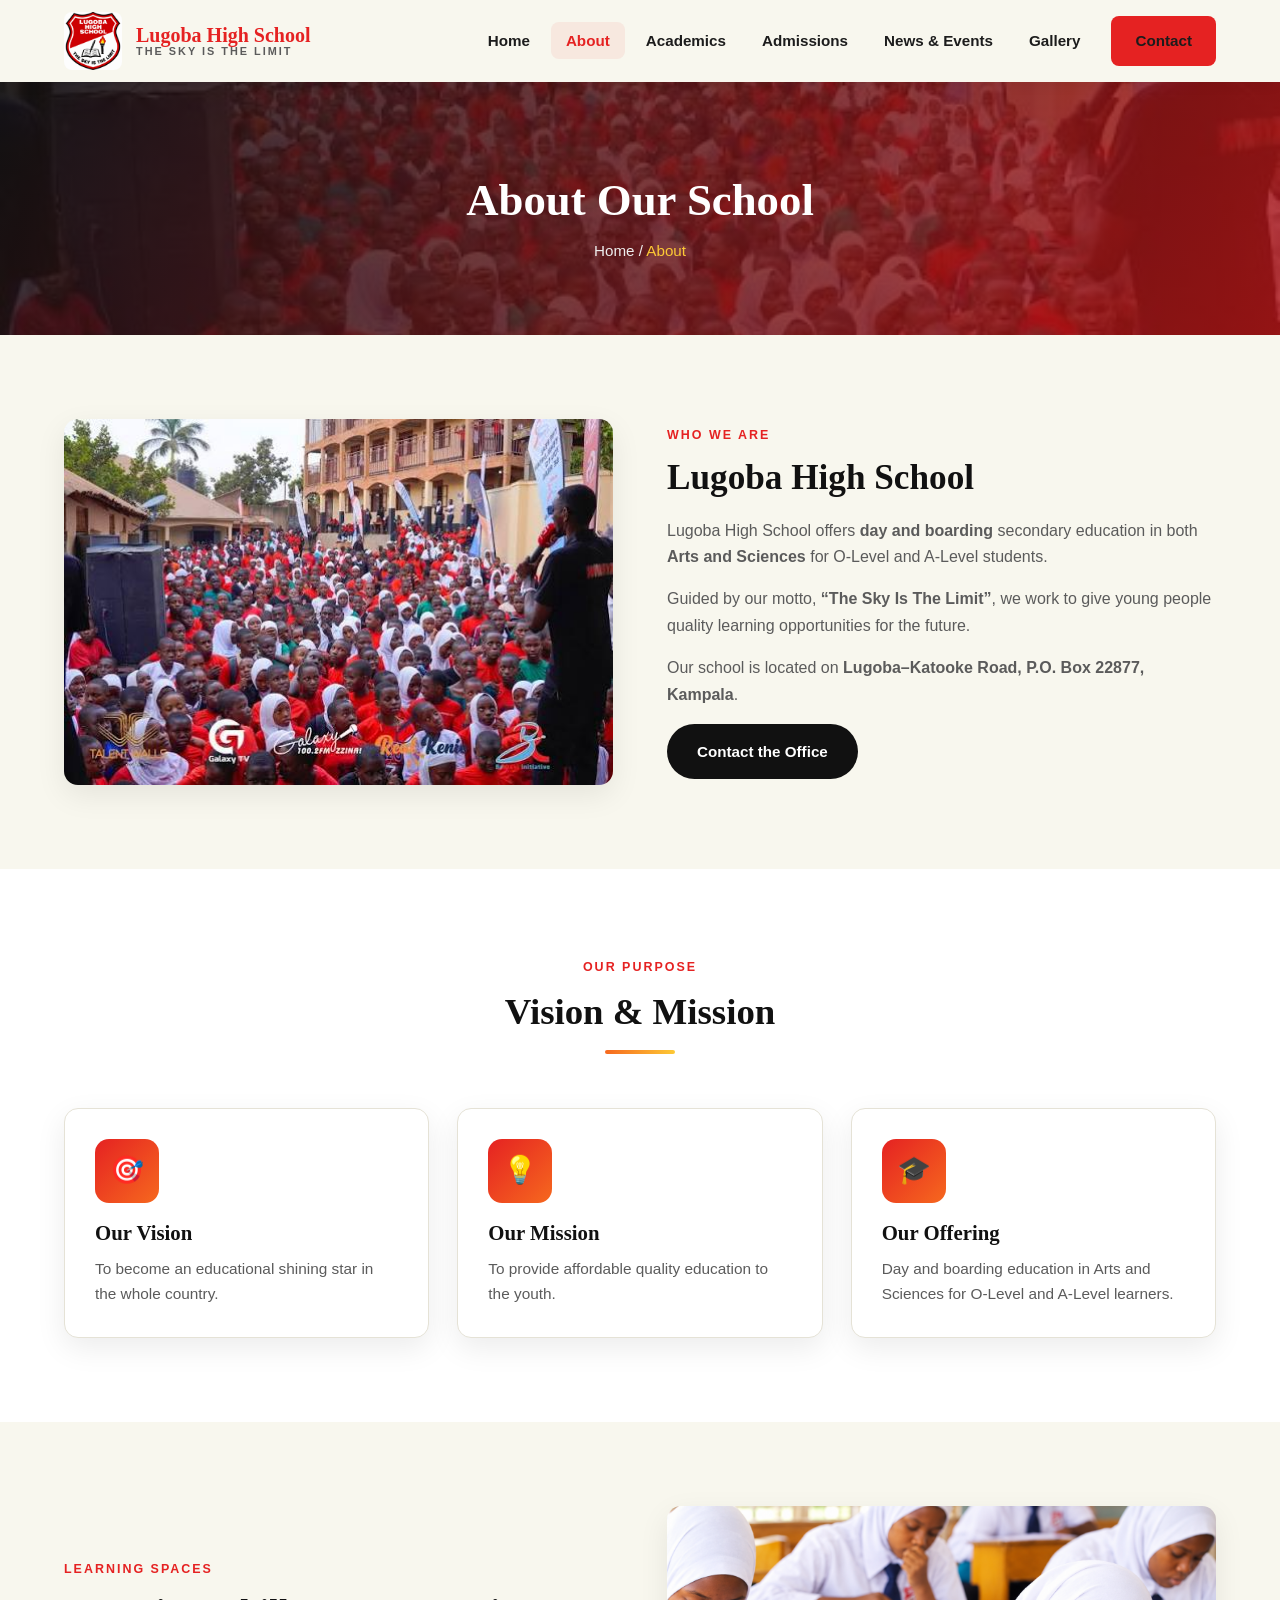
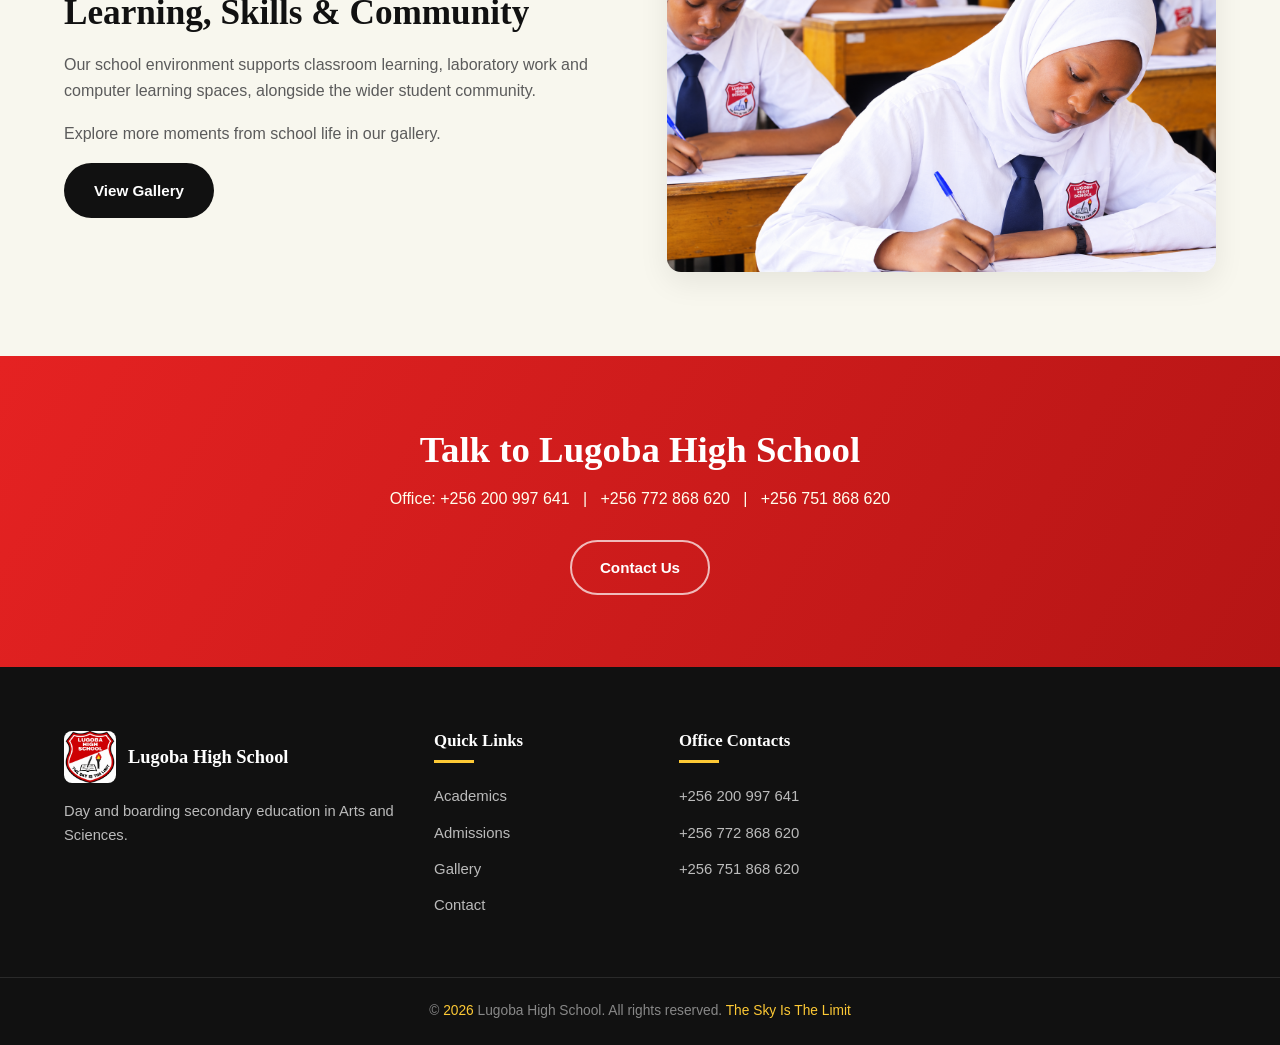
==== about.html @ 6b2a0810 "Replace About page with verified Lugoba details" ====
<!doctype html><html lang="en"><head><meta charset="utf-8"><meta name="viewport" content="width=device-width,initial-scale=1"><title>About Lugoba High School</title><meta name="description" content="About Lugoba High School: day and boarding education in Arts and Sciences for O-Level and A-Level learners."><link rel="icon" href="img/Lugoba%20High%20School..png" type="image/png"><link rel="stylesheet" href="css/styles.css"></head><body><header class="header"><nav class="nav"><a class="brand" href="index.html"><img src="img/Lugoba%20High%20School..png" alt="Lugoba High School badge"><span class="bt">Lugoba High School<span class="bs">The Sky Is The Limit</span></span></a><ul class="menu" id="menu"><li><a href="index.html">Home</a></li><li><a class="active" href="about.html">About</a></li><li><a href="academics.html">Academics</a></li><li><a href="admissions.html">Admissions</a></li><li><a href="news.html">News &amp; Events</a></li><li><a href="gallery.html">Gallery</a></li><li><a class="btn btn-primary" href="contact.html">Contact</a></li></ul><button class="burger" id="burger" aria-label="Menu"><span></span><span></span><span></span></button></nav></header><section class="banner"><div class="container"><h1>About Our School</h1><div class="crumbs"><a href="index.html">Home</a> / <span>About</span></div></div></section><section class="sec"><div class="container two-col reveal"><img src="img/image%202.jpg" alt="Students at Lugoba High School"><div><span class="kicker">Who we are</span><h2>Lugoba High School</h2><p>Lugoba High School offers <strong>day and boarding</strong> secondary education in both <strong>Arts and Sciences</strong> for O-Level and A-Level students.</p><p>Guided by our motto, <strong>“The Sky Is The Limit”</strong>, we work to give young people quality learning opportunities for the future.</p><p>Our school is located on <strong>Lugoba–Katooke Road, P.O. Box 22877, Kampala</strong>.</p><a class="btn btn-dark" href="contact.html">Contact the Office</a></div></div></section><section class="sec why"><div class="container"><div class="sec-head reveal"><span class="kicker">Our purpose</span><h2>Vision &amp; Mission</h2><div class="divider"></div></div><div class="grid-3"><div class="card reveal"><div class="card-body"><div class="ico">&#127919;</div><h3>Our Vision</h3><p>To become an educational shining star in the whole country.</p></div></div><div class="card reveal"><div class="card-body"><div class="ico">&#128161;</div><h3>Our Mission</h3><p>To provide affordable quality education to the youth.</p></div></div><div class="card reveal"><div class="card-body"><div class="ico">&#127891;</div><h3>Our Offering</h3><p>Day and boarding education in Arts and Sciences for O-Level and A-Level learners.</p></div></div></div></div></section><section class="sec"><div class="container two-col reveal"><div><span class="kicker">Learning spaces</span><h2>Learning, Skills &amp; Community</h2><p>Our school environment supports classroom learning, laboratory work and computer learning spaces, alongside the wider student community.</p><p>Explore more moments from school life in our gallery.</p><a class="btn btn-dark" href="gallery.html">View Gallery</a></div><img src="img/Focused%20Classroom%20Examination.png" alt="Students learning at Lugoba High School"></div></section><section class="cta"><div class="container reveal"><h2>Talk to Lugoba High School</h2><p>Office: +256 200 997 641 &nbsp; | &nbsp; +256 772 868 620 &nbsp; | &nbsp; +256 751 868 620</p><a class="btn btn-ghost" href="contact.html">Contact Us</a></div></section><footer class="footer"><div class="container"><div class="fgrid"><div><div class="fbrand"><img src="img/Lugoba%20High%20School..png" alt="Lugoba High School badge"><b>Lugoba High School</b></div><p>Day and boarding secondary education in Arts and Sciences.</p></div><div><h4>Quick Links</h4><ul><li><a href="academics.html">Academics</a></li><li><a href="admissions.html">Admissions</a></li><li><a href="gallery.html">Gallery</a></li><li><a href="contact.html">Contact</a></li></ul></div><div><h4>Office Contacts</h4><ul><li><a href="tel:+256200997641">+256 200 997 641</a></li><li><a href="tel:+256772868620">+256 772 868 620</a></li><li><a href="tel:+256751868620">+256 751 868 620</a></li></ul></div></div></div><div class="copy">&copy; <span id="year">2026</span> Lugoba High School. All rights reserved. <span>The Sky Is The Limit</span></div></footer><script src="js/main.js"></script></body></html>
---- css/styles.css ----
:root{
  --red:#E52222;
  --red-dark:#B51515;
  --cream:#F8F7EE;
  --black:#111111;
  --orange:#F6681E;
  --yellow:#FDC935;
  --ink:#1c1c1c;
  --muted:#5b5b5b;
  --line:#e5e2d6;
  --shadow:0 10px 30px rgba(0,0,0,.08);
  --radius:14px;
  --maxw:1200px;
  --font:'Segoe UI',Roboto,'Helvetica Neue',Arial,sans-serif;
  --head:'Georgia','Times New Roman',serif;
}
*{margin:0;padding:0;box-sizing:border-box}
html{scroll-behavior:smooth}
body{font-family:var(--font);color:var(--ink);background:var(--cream);line-height:1.65;overflow-x:hidden}
img{max-width:100%;display:block}
a{color:inherit;text-decoration:none}
.container{max-width:var(--maxw);margin:0 auto;padding:0 24px}
h1,h2,h3,h4{font-family:var(--head);line-height:1.2;color:var(--black)}
section{position:relative}
.sec{padding:84px 0}
.sec-head{text-align:center;max-width:720px;margin:0 auto 54px}
.sec-head .kicker{display:inline-block;color:var(--red);font-weight:700;letter-spacing:2px;text-transform:uppercase;font-size:.78rem;font-family:var(--font);margin-bottom:12px}
.sec-head h2{font-size:2.3rem;margin-bottom:14px}
.sec-head p{color:var(--muted)}
.divider{width:70px;height:4px;background:linear-gradient(90deg,var(--orange),var(--yellow));border-radius:4px;margin:16px auto 0}

/* buttons */
.btn{display:inline-block;padding:13px 28px;border-radius:40px;font-weight:700;font-size:.95rem;transition:.25s;cursor:pointer;border:2px solid transparent}
.btn-primary{background:var(--red);color:#fff}
.btn-primary:hover{background:var(--red-dark);transform:translateY(-2px)}
.btn-ghost{background:transparent;color:#fff;border-color:rgba(255,255,255,.7)}
.btn-ghost:hover{background:#fff;color:var(--red)}
.btn-dark{background:var(--black);color:#fff}
.btn-dark:hover{background:#000;transform:translateY(-2px)}

/* top bar */
.topbar{background:var(--black);color:#ddd;font-size:.82rem}
.topbar .container{display:flex;justify-content:space-between;align-items:center;flex-wrap:wrap;gap:8px;padding-top:9px;padding-bottom:9px}
.topbar a{color:#ddd;transition:.2s}
.topbar a:hover{color:var(--yellow)}
.topbar .tb-left span{margin-right:20px}
.topbar .tb-left i,.topbar .tb-social a{color:var(--yellow)}
.topbar .tb-social a{margin-left:14px;font-weight:700}

/* header / nav */
.header{background:var(--cream);position:sticky;top:0;z-index:100;box-shadow:0 2px 14px rgba(0,0,0,.06)}
.nav{display:flex;align-items:center;justify-content:space-between;padding:12px 24px;max-width:var(--maxw);margin:0 auto}
.brand{display:flex;align-items:center;gap:14px}
.brand img{height:58px;width:58px;border-radius:8px;object-fit:cover}
.brand .bt{font-family:var(--head);font-weight:700;color:var(--red);font-size:1.25rem;line-height:1.1}
.brand .bs{display:block;font-family:var(--font);font-size:.68rem;letter-spacing:2px;color:var(--muted);text-transform:uppercase;font-weight:600}
.menu{display:flex;align-items:center;gap:6px;list-style:none}
.menu a{padding:10px 15px;font-weight:600;font-size:.95rem;border-radius:8px;transition:.2s;color:var(--ink)}
.menu a:hover,.menu a.active{color:var(--red);background:rgba(229,34,34,.07)}
.menu .btn{margin-left:10px;padding:10px 22px}
.menu .btn:hover{color:#fff}
.burger{display:none;flex-direction:column;gap:5px;background:none;border:none;cursor:pointer;padding:8px}
.burger span{width:26px;height:3px;background:var(--black);border-radius:3px;transition:.3s}

/* hero */
.hero{position:relative;display:flex;align-items:center;min-height:calc(100vh - 122px);background:linear-gradient(120deg,rgba(17,17,17,.48),rgba(181,21,21,.36)),url('../img/Lugoba High School Entrance Scene.png') center/cover;color:#fff;padding:80px 0;text-align:center}
.hero .badge-float{width:120px;height:120px;border-radius:16px;margin:0 auto 26px;box-shadow:0 12px 40px rgba(0,0,0,.4);border:4px solid rgba(255,255,255,.3)}
.hero h1{color:#fff;font-size:3.3rem;margin-bottom:10px;letter-spacing:1px}
.hero .motto{color:var(--yellow);font-size:1.3rem;font-weight:700;font-style:italic;margin-bottom:18px}
.hero p{max-width:650px;margin:0 auto 32px;color:#f0f0f0;font-size:1.08rem}
.hero .hero-btns{display:flex;gap:16px;justify-content:center;flex-wrap:wrap}

/* page banner */
.banner{background:linear-gradient(120deg,rgba(17,17,17,.85),rgba(181,21,21,.8)),url('../img/image 2.jpg') center/cover;color:#fff;padding:92px 0 72px;text-align:center}
.banner h1{color:#fff;font-size:2.8rem;margin-bottom:10px}
.banner .crumbs{color:#eee;font-size:.95rem}
.banner .crumbs a:hover{color:var(--yellow)}
.banner .crumbs span{color:var(--yellow)}

/* stats strip */
.stats{background:var(--black);color:#fff}
.stats .container{display:grid;grid-template-columns:repeat(4,1fr);gap:20px;padding:48px 24px}
.stat{text-align:center}
.stat .num{font-family:var(--head);font-size:2.6rem;font-weight:700;color:var(--yellow)}
.stat .lbl{font-size:.9rem;color:#ccc;letter-spacing:1px;text-transform:uppercase;margin-top:4px}

/* about intro two col */
.two-col{display:grid;grid-template-columns:1fr 1fr;gap:54px;align-items:center}
.two-col img{border-radius:var(--radius);box-shadow:var(--shadow);width:100%;height:100%;object-fit:cover;max-height:460px}
.two-col .kicker{color:var(--red);font-weight:700;letter-spacing:2px;text-transform:uppercase;font-size:.78rem;margin-bottom:12px;display:block}
.two-col h2{font-size:2.2rem;margin-bottom:18px}
.two-col p{color:var(--muted);margin-bottom:16px}
.ticks{list-style:none;margin:18px 0}
.ticks li{padding:7px 0 7px 32px;position:relative;font-weight:600;color:var(--ink)}
.ticks li:before{content:'\2713';position:absolute;left:0;top:7px;width:22px;height:22px;background:var(--red);color:#fff;border-radius:50%;font-size:.72rem;display:flex;align-items:center;justify-content:center}

/* cards grid */
.grid-3{display:grid;grid-template-columns:repeat(3,1fr);gap:28px}
.grid-2{display:grid;grid-template-columns:repeat(2,1fr);gap:28px}
.card{background:#fff;border-radius:var(--radius);box-shadow:var(--shadow);overflow:hidden;transition:.3s;border:1px solid var(--line)}
.card:hover{transform:translateY(-8px);box-shadow:0 18px 40px rgba(0,0,0,.13)}
.card .ico{width:64px;height:64px;border-radius:14px;background:linear-gradient(135deg,var(--red),var(--orange));color:#fff;display:flex;align-items:center;justify-content:center;font-size:1.7rem;margin-bottom:18px}
.card-body{padding:30px}
.card-body h3{font-size:1.3rem;margin-bottom:10px}
.card-body p{color:var(--muted);font-size:.96rem}
.card img.top{height:210px;width:100%;object-fit:cover}
.card .tag{display:inline-block;background:var(--yellow);color:var(--black);font-size:.72rem;font-weight:700;padding:4px 12px;border-radius:20px;text-transform:uppercase;letter-spacing:1px;margin-bottom:12px}
.card .meta{color:var(--red);font-size:.82rem;font-weight:700;margin-bottom:8px}
.readmore{color:var(--red);font-weight:700;font-size:.9rem;margin-top:12px;display:inline-block}
.readmore:hover{color:var(--orange)}

/* why strip */
.why{background:#fff}

/* programs list */
.prog{display:flex;gap:18px;align-items:flex-start;background:#fff;padding:26px;border-radius:var(--radius);box-shadow:var(--shadow);border-left:5px solid var(--red)}
.prog .pn{font-family:var(--head);font-size:2rem;color:var(--line);font-weight:700;min-width:60px}
.prog h3{font-size:1.2rem;margin-bottom:6px}
.prog p{color:var(--muted);font-size:.94rem}

/* cta banner */
.cta{background:linear-gradient(120deg,var(--red),var(--red-dark));color:#fff;text-align:center;padding:72px 0}
.cta h2{color:#fff;font-size:2.3rem;margin-bottom:14px}
.cta p{max-width:600px;margin:0 auto 28px;color:#ffe}

/* leaders */
.leader{text-align:center}
.leader img{width:100%;height:300px;object-fit:cover;border-radius:var(--radius);margin-bottom:16px;box-shadow:var(--shadow)}
.leader h3{font-size:1.2rem}
.leader .role{color:var(--red);font-weight:700;font-size:.9rem;margin-bottom:8px}
.leader p{color:var(--muted);font-size:.92rem}

/* gallery */
.gallery{display:grid;grid-template-columns:repeat(3,1fr);gap:16px}
.gallery a{overflow:hidden;border-radius:12px;position:relative;display:block;box-shadow:var(--shadow)}
.gallery img{height:240px;width:100%;object-fit:cover;transition:.4s}
.gallery a:hover img{transform:scale(1.1)}
.gallery a:after{content:'\2b';position:absolute;inset:0;background:rgba(229,34,34,.0);color:transparent;display:flex;align-items:center;justify-content:center;font-size:2rem;font-weight:300;transition:.3s}
.gallery a:hover:after{background:rgba(229,34,34,.55);color:#fff}

/* timeline */
.timeline{max-width:780px;margin:0 auto;position:relative;padding-left:40px}
.timeline:before{content:'';position:absolute;left:11px;top:6px;bottom:6px;width:3px;background:var(--line)}
.tl-item{position:relative;margin-bottom:34px}
.tl-item:before{content:'';position:absolute;left:-34px;top:4px;width:22px;height:22px;border-radius:50%;background:var(--red);border:4px solid var(--cream)}
.tl-item .yr{color:var(--red);font-weight:700;font-family:var(--head)}
.tl-item h3{font-size:1.15rem;margin:2px 0 6px}
.tl-item p{color:var(--muted);font-size:.94rem}

/* accordion */
.acc{max-width:820px;margin:0 auto}
.acc-item{background:#fff;border-radius:12px;box-shadow:var(--shadow);margin-bottom:14px;overflow:hidden;border:1px solid var(--line)}
.acc-q{padding:20px 24px;font-weight:700;cursor:pointer;display:flex;justify-content:space-between;align-items:center;font-family:var(--head);color:var(--black)}
.acc-q:hover{color:var(--red)}
.acc-q .pm{color:var(--red);font-size:1.4rem;transition:.3s}
.acc-item.open .pm{transform:rotate(45deg)}
.acc-a{max-height:0;overflow:hidden;transition:max-height .35s ease;padding:0 24px;color:var(--muted)}
.acc-item.open .acc-a{max-height:300px;padding:0 24px 22px}

/* contact */
.contact-grid{display:grid;grid-template-columns:1fr 1.2fr;gap:40px}
.info-card{background:#fff;padding:32px;border-radius:var(--radius);box-shadow:var(--shadow)}
.info-row{display:flex;gap:16px;margin-bottom:22px;align-items:flex-start}
.info-row .ic{width:48px;height:48px;min-width:48px;border-radius:12px;background:linear-gradient(135deg,var(--red),var(--orange));color:#fff;display:flex;align-items:center;justify-content:center;font-size:1.2rem}
.info-row h4{font-size:1rem;margin-bottom:3px}
.info-row p{color:var(--muted);font-size:.93rem}
form .fg{margin-bottom:18px}
form label{display:block;font-weight:600;margin-bottom:6px;font-size:.9rem}
form input,form select,form textarea{width:100%;padding:13px 16px;border:1px solid var(--line);border-radius:10px;font-family:inherit;font-size:.95rem;background:#fff;transition:.2s}
form input:focus,form select:focus,form textarea:focus{outline:none;border-color:var(--red);box-shadow:0 0 0 3px rgba(229,34,34,.12)}
form textarea{min-height:130px;resize:vertical}
.form-note{display:none;background:#e6f6e6;color:#1b7a1b;padding:14px;border-radius:10px;margin-top:14px;font-weight:600}
.form-note.error{background:#fde8e8;color:#a21b1b}
.map-wrap{border-radius:var(--radius);overflow:hidden;box-shadow:var(--shadow);margin-top:40px}
.map-wrap iframe{width:100%;height:360px;border:0;display:block}

/* footer */
.footer{background:var(--black);color:#bbb;padding:64px 0 0}
.footer .fgrid{display:grid;grid-template-columns:1.6fr 1fr 1fr 1.4fr;gap:36px;padding-bottom:48px}
.footer h4{color:#fff;font-size:1.05rem;margin-bottom:20px;position:relative;padding-bottom:12px}
.footer h4:after{content:'';position:absolute;left:0;bottom:0;width:40px;height:3px;background:var(--yellow)}
.footer .fbrand{display:flex;align-items:center;gap:12px;margin-bottom:16px}
.footer .fbrand img{width:52px;height:52px;border-radius:8px}
.footer .fbrand b{color:#fff;font-family:var(--head);font-size:1.15rem}
.footer p{font-size:.92rem;margin-bottom:12px}
.footer ul{list-style:none}
.footer ul li{margin-bottom:10px}
.footer ul a{font-size:.93rem;transition:.2s}
.footer ul a:hover{color:var(--yellow);padding-left:5px}
.footer .news input{width:100%;padding:12px 14px;border:none;border-radius:8px;margin-bottom:10px;font-family:inherit}
.fsocial{display:flex;gap:10px;margin-top:8px}
.fsocial a{width:38px;height:38px;border-radius:8px;background:#242424;display:flex;align-items:center;justify-content:center;color:#ddd;transition:.2s;font-weight:700}
.fsocial a:hover{background:var(--red);color:#fff}
.copy{border-top:1px solid #2a2a2a;padding:22px 0;text-align:center;font-size:.86rem;color:#888}
.copy span{color:var(--yellow)}

/* reveal animation */
.reveal{opacity:0;transform:translateY(30px);transition:.7s ease}
.reveal.show{opacity:1;transform:none}

/* responsive */
@media(max-width:960px){
  .two-col,.contact-grid{grid-template-columns:1fr}
  .grid-3{grid-template-columns:1fr 1fr}
  .footer .fgrid{grid-template-columns:1fr 1fr}
  .stats .container{grid-template-columns:1fr 1fr}
  .hero h1{font-size:2.5rem}
}
@media(max-width:720px){
  .menu{position:fixed;top:0;right:-100%;height:100vh;width:72%;max-width:320px;background:var(--black);flex-direction:column;align-items:flex-start;padding:90px 28px;gap:4px;transition:.35s;box-shadow:-10px 0 40px rgba(0,0,0,.3)}
  .menu.open{right:0}
  .menu a{color:#eee;width:100%}
  .menu a:hover,.menu a.active{background:rgba(255,255,255,.08);color:var(--yellow)}
  .menu .btn{margin-left:0;margin-top:10px}
  .burger{display:flex;z-index:120}
  .burger.open span:nth-child(1){transform:translateY(8px) rotate(45deg)}
  .burger.open span:nth-child(2){opacity:0}
  .burger.open span:nth-child(3){transform:translateY(-8px) rotate(-45deg)}
  .grid-3,.grid-2,.gallery{grid-template-columns:1fr}
  .sec{padding:60px 0}
  .hero h1{font-size:2rem}
  .sec-head h2{font-size:1.8rem}
}

.marquee {
  background-color: var(--red);
  color: #fff;
  padding: 10px;
  font-size: 1rem;
  font-weight: bold;
  text-align: center;
  background: linear-gradient(90deg, var(--red), var(--orange));
}
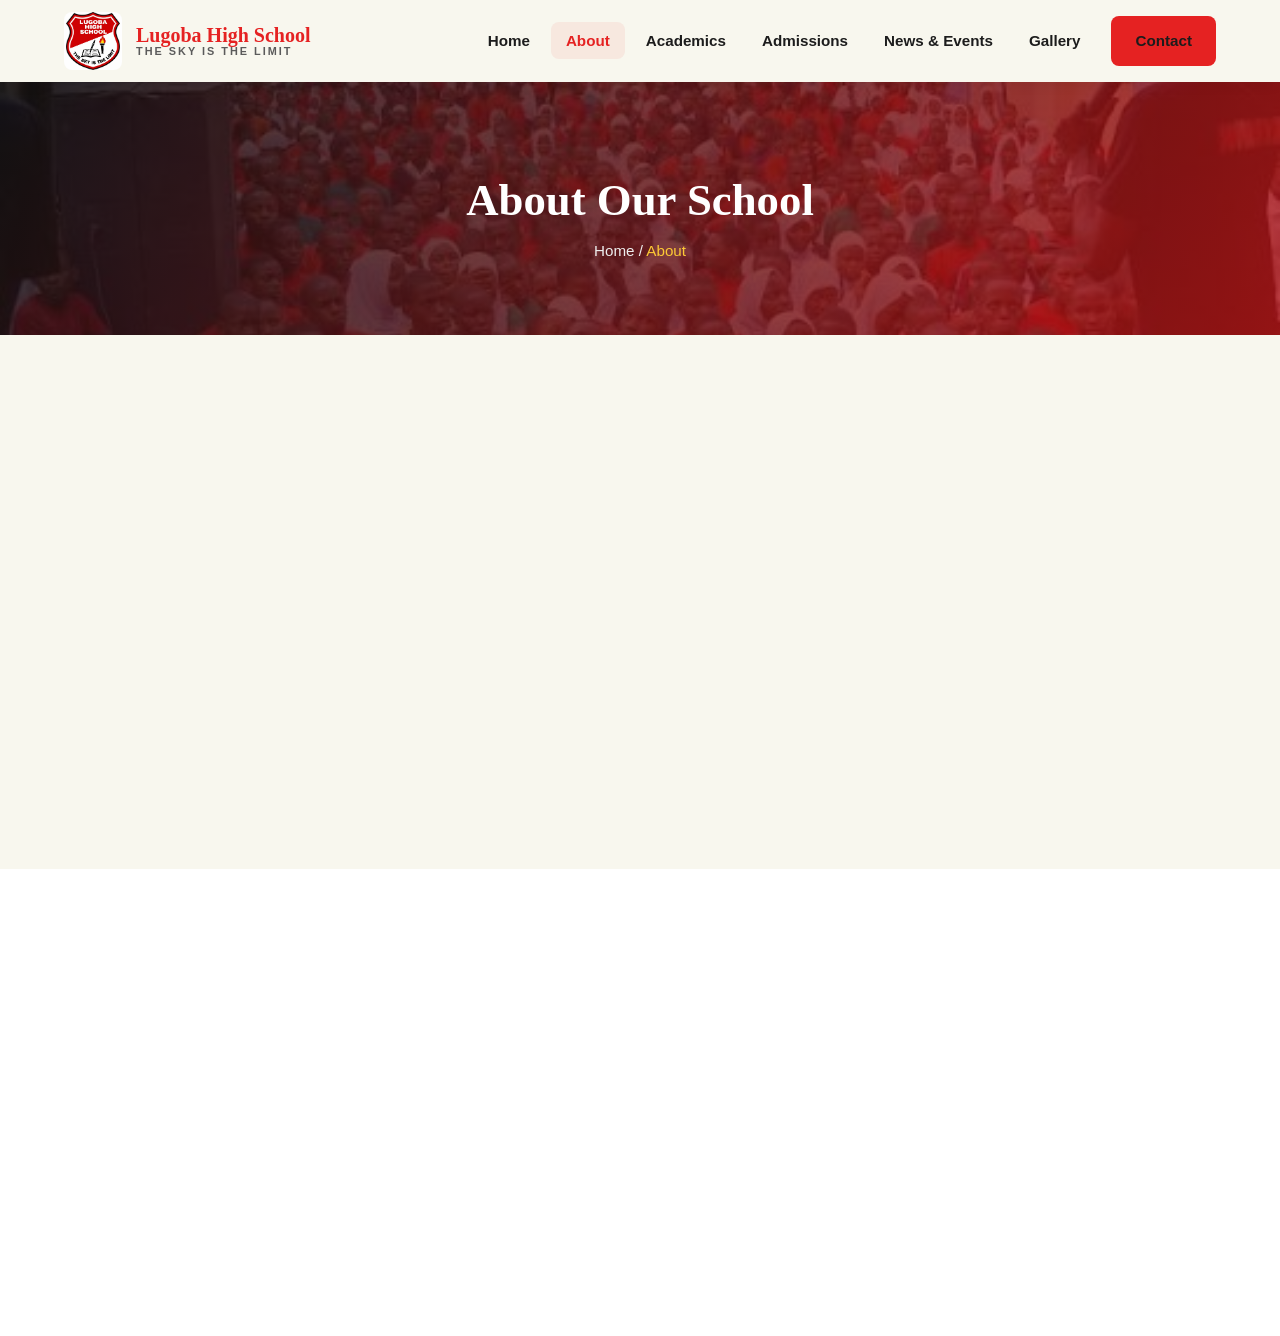
==== commit 0836c481: "Use compressed WebP images on About Updated the favicon from 'Lugoba High School..png' to 'badge.web" ====
--- a/about.html
+++ b/about.html
@@ -1 +1 @@
-<!doctype html><html lang="en"><head><meta charset="utf-8"><meta name="viewport" content="width=device-width,initial-scale=1"><title>About Lugoba High School</title><meta name="description" content="About Lugoba High School: day and boarding education in Arts and Sciences for O-Level and A-Level learners."><link rel="icon" href="img/Lugoba%20High%20School..png" type="image/png"><link rel="stylesheet" href="css/styles.css"></head><body><header class="header"><nav class="nav"><a class="brand" href="index.html"><img src="img/Lugoba%20High%20School..png" alt="Lugoba High School badge"><span class="bt">Lugoba High School<span class="bs">The Sky Is The Limit</span></span></a><ul class="menu" id="menu"><li><a href="index.html">Home</a></li><li><a class="active" href="about.html">About</a></li><li><a href="academics.html">Academics</a></li><li><a href="admissions.html">Admissions</a></li><li><a href="news.html">News &amp; Events</a></li><li><a href="gallery.html">Gallery</a></li><li><a class="btn btn-primary" href="contact.html">Contact</a></li></ul><button class="burger" id="burger" aria-label="Menu"><span></span><span></span><span></span></button></nav></header><section class="banner"><div class="container"><h1>About Our School</h1><div class="crumbs"><a href="index.html">Home</a> / <span>About</span></div></div></section><section class="sec"><div class="container two-col reveal"><img src="img/image%202.jpg" alt="Students at Lugoba High School"><div><span class="kicker">Who we are</span><h2>Lugoba High School</h2><p>Lugoba High School offers <strong>day and boarding</strong> secondary education in both <strong>Arts and Sciences</strong> for O-Level and A-Level students.</p><p>Guided by our motto, <strong>“The Sky Is The Limit”</strong>, we work to give young people quality learning opportunities for the future.</p><p>Our school is located on <strong>Lugoba–Katooke Road, P.O. Box 22877, Kampala</strong>.</p><a class="btn btn-dark" href="contact.html">Contact the Office</a></div></div></section><section class="sec why"><div class="container"><div class="sec-head reveal"><span class="kicker">Our purpose</span><h2>Vision &amp; Mission</h2><div class="divider"></div></div><div class="grid-3"><div class="card reveal"><div class="card-body"><div class="ico">&#127919;</div><h3>Our Vision</h3><p>To become an educational shining star in the whole country.</p></div></div><div class="card reveal"><div class="card-body"><div class="ico">&#128161;</div><h3>Our Mission</h3><p>To provide affordable quality education to the youth.</p></div></div><div class="card reveal"><div class="card-body"><div class="ico">&#127891;</div><h3>Our Offering</h3><p>Day and boarding education in Arts and Sciences for O-Level and A-Level learners.</p></div></div></div></div></section><section class="sec"><div class="container two-col reveal"><div><span class="kicker">Learning spaces</span><h2>Learning, Skills &amp; Community</h2><p>Our school environment supports classroom learning, laboratory work and computer learning spaces, alongside the wider student community.</p><p>Explore more moments from school life in our gallery.</p><a class="btn btn-dark" href="gallery.html">View Gallery</a></div><img src="img/Focused%20Classroom%20Examination.png" alt="Students learning at Lugoba High School"></div></section><section class="cta"><div class="container reveal"><h2>Talk to Lugoba High School</h2><p>Office: +256 200 997 641 &nbsp; | &nbsp; +256 772 868 620 &nbsp; | &nbsp; +256 751 868 620</p><a class="btn btn-ghost" href="contact.html">Contact Us</a></div></section><footer class="footer"><div class="container"><div class="fgrid"><div><div class="fbrand"><img src="img/Lugoba%20High%20School..png" alt="Lugoba High School badge"><b>Lugoba High School</b></div><p>Day and boarding secondary education in Arts and Sciences.</p></div><div><h4>Quick Links</h4><ul><li><a href="academics.html">Academics</a></li><li><a href="admissions.html">Admissions</a></li><li><a href="gallery.html">Gallery</a></li><li><a href="contact.html">Contact</a></li></ul></div><div><h4>Office Contacts</h4><ul><li><a href="tel:+256200997641">+256 200 997 641</a></li><li><a href="tel:+256772868620">+256 772 868 620</a></li><li><a href="tel:+256751868620">+256 751 868 620</a></li></ul></div></div></div><div class="copy">&copy; <span id="year">2026</span> Lugoba High School. All rights reserved. <span>The Sky Is The Limit</span></div></footer><script src="js/main.js"></script></body></html>+<!doctype html><html lang="en"><head><meta charset="utf-8"><meta name="viewport" content="width=device-width,initial-scale=1"><title>About Lugoba High School</title><meta name="description" content="About Lugoba High School: day and boarding education in Arts and Sciences for O-Level and A-Level learners."><link rel="icon" href="img/badge.webp" type="image/png"><link rel="stylesheet" href="css/styles.css"></head><body><header class="header"><nav class="nav"><a class="brand" href="index.html"><img src="img/badge.webp" alt="Lugoba High School badge"><span class="bt">Lugoba High School<span class="bs">The Sky Is The Limit</span></span></a><ul class="menu" id="menu"><li><a href="index.html">Home</a></li><li><a class="active" href="about.html">About</a></li><li><a href="academics.html">Academics</a></li><li><a href="admissions.html">Admissions</a></li><li><a href="news.html">News &amp; Events</a></li><li><a href="gallery.html">Gallery</a></li><li><a class="btn btn-primary" href="contact.html">Contact</a></li></ul><button class="burger" id="burger" aria-label="Menu"><span></span><span></span><span></span></button></nav></header><section class="banner"><div class="container"><h1>About Our School</h1><div class="crumbs"><a href="index.html">Home</a> / <span>About</span></div></div></section><section class="sec"><div class="container two-col reveal"><img src="img/image%202.jpg" alt="Students at Lugoba High School"><div><span class="kicker">Who we are</span><h2>Lugoba High School</h2><p>Lugoba High School offers <strong>day and boarding</strong> secondary education in both <strong>Arts and Sciences</strong> for O-Level and A-Level students.</p><p>Guided by our motto, <strong>“The Sky Is The Limit”</strong>, we work to give young people quality learning opportunities for the future.</p><p>Our school is located on <strong>Lugoba–Katooke Road, P.O. Box 22877, Kampala</strong>.</p><a class="btn btn-dark" href="contact.html">Contact the Office</a></div></div></section><section class="sec why"><div class="container"><div class="sec-head reveal"><span class="kicker">Our purpose</span><h2>Vision &amp; Mission</h2><div class="divider"></div></div><div class="grid-3"><div class="card reveal"><div class="card-body"><div class="ico">&#127919;</
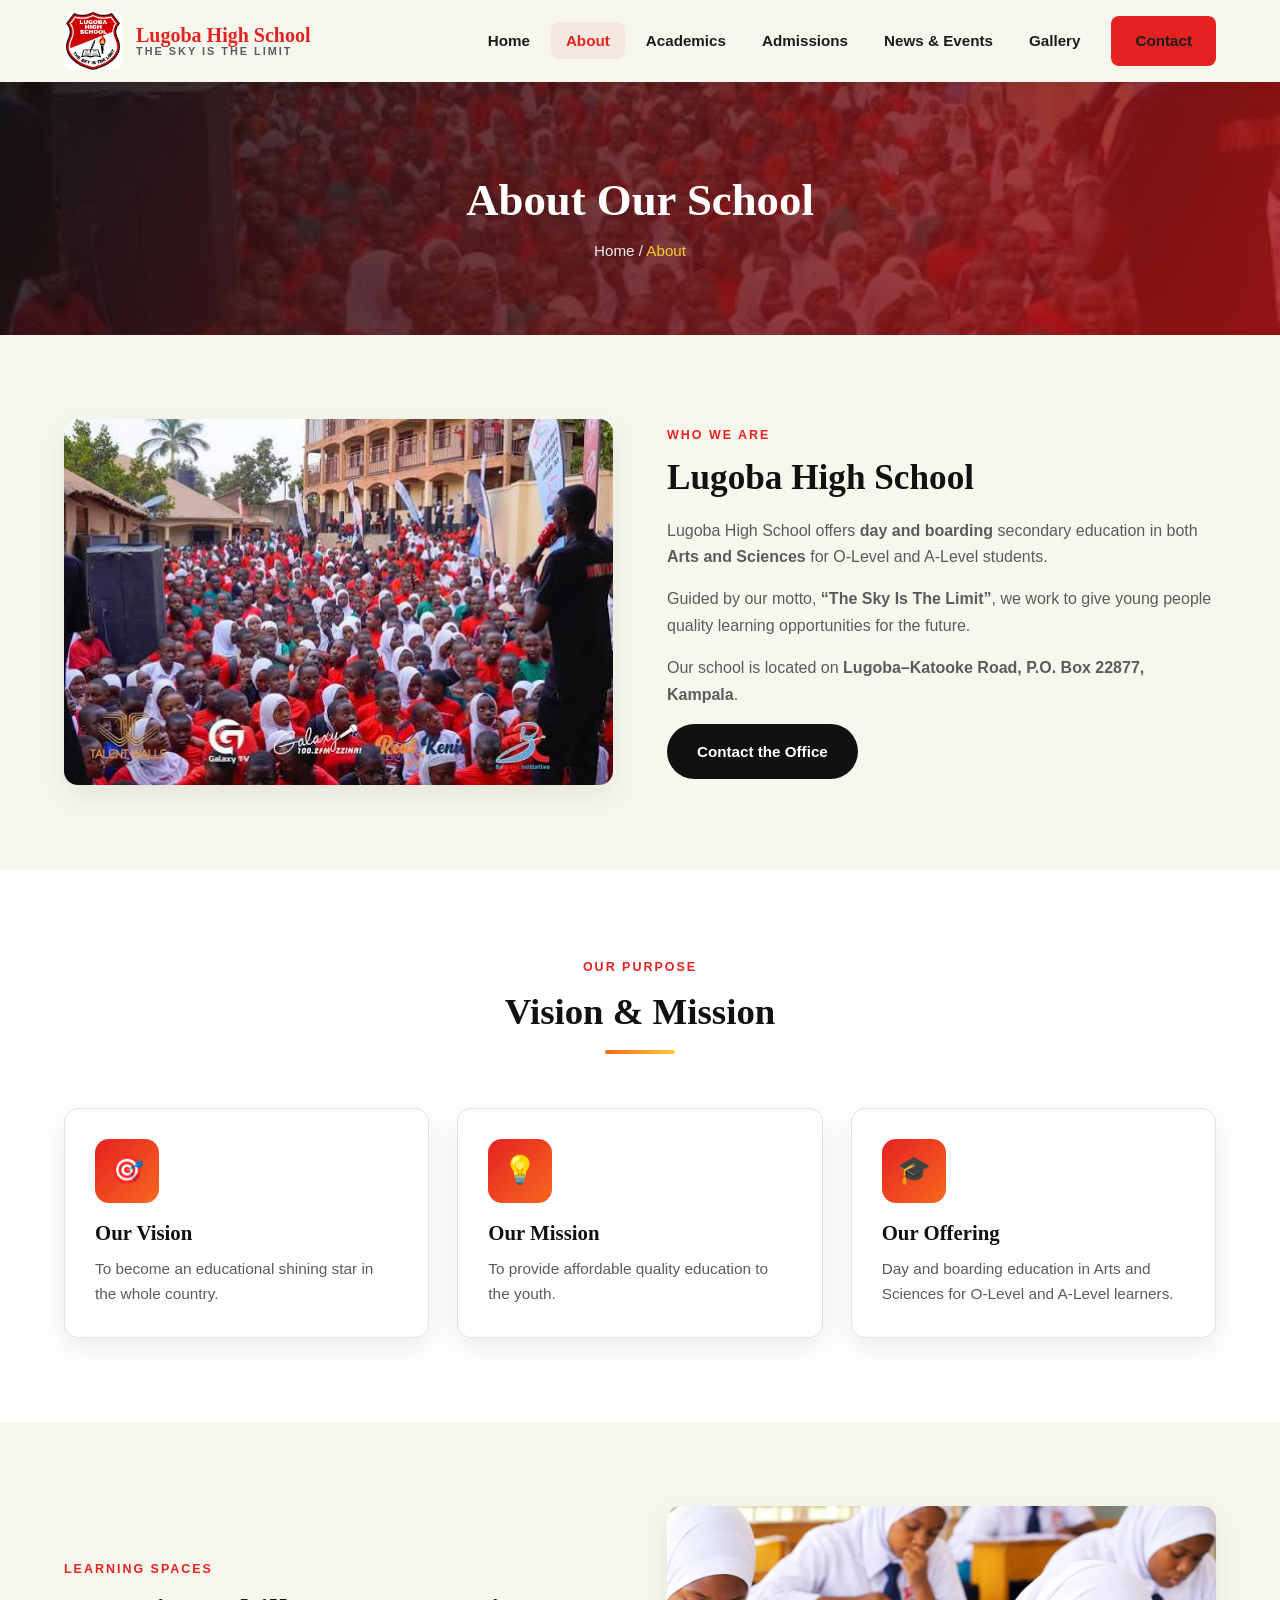
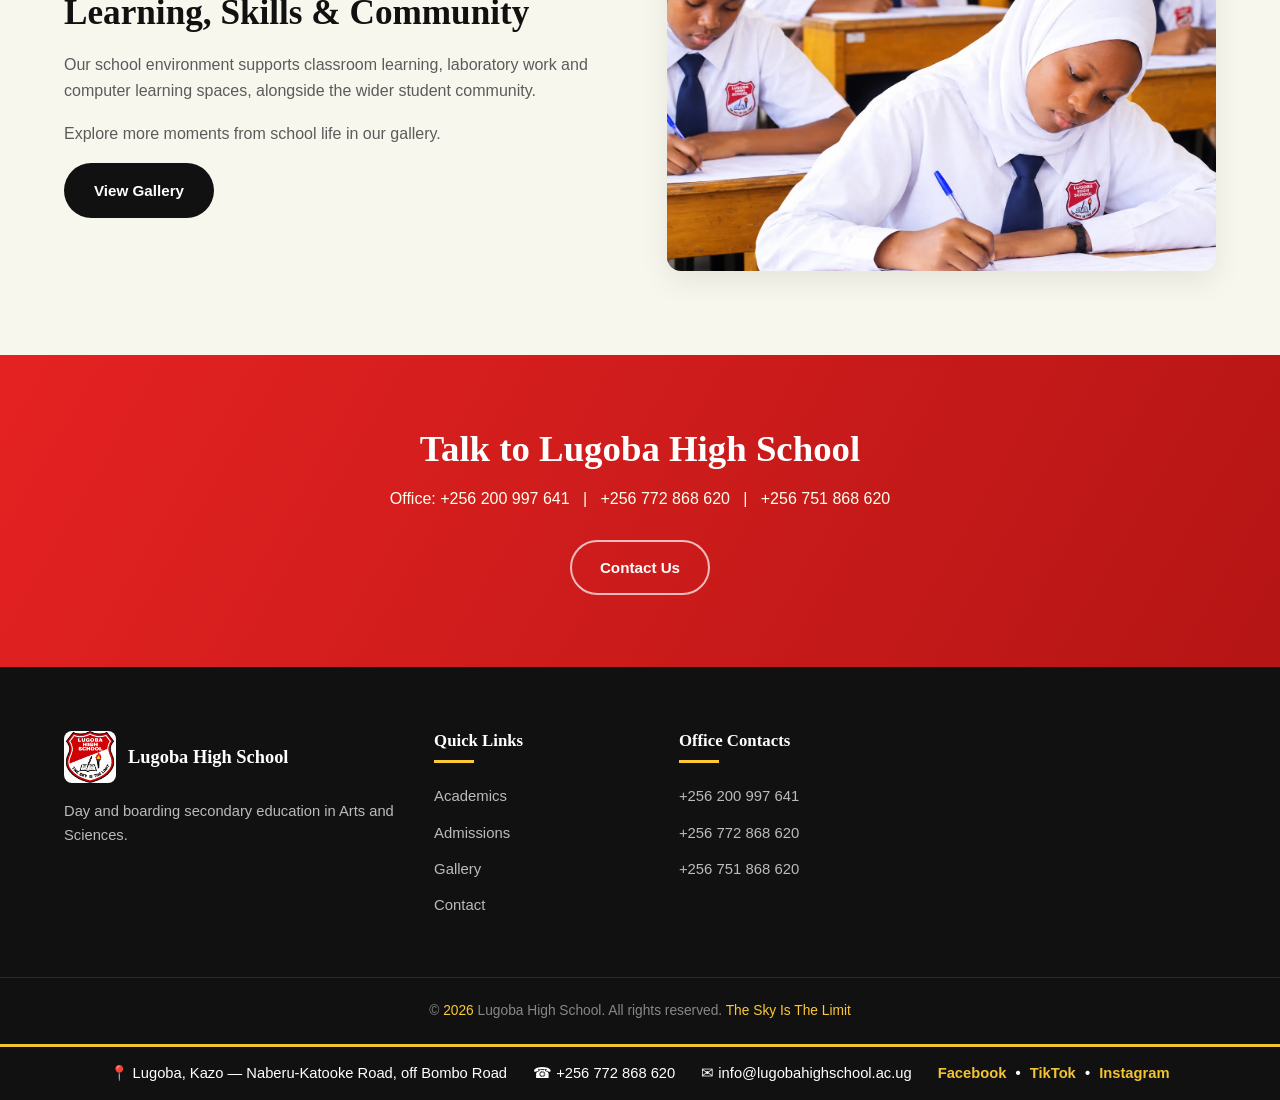
==== commit 0140a669: "Restore complete about.html page" ====
--- a/about.html
+++ b/about.html
@@ -1 +1 @@
-<!doctype html><html lang="en"><head><meta charset="utf-8"><meta name="viewport" content="width=device-width,initial-scale=1"><title>About Lugoba High School</title><meta name="description" content="About Lugoba High School: day and boarding education in Arts and Sciences for O-Level and A-Level learners."><link rel="icon" href="img/badge.webp" type="image/png"><link rel="stylesheet" href="css/styles.css"></head><body><header class="header"><nav class="nav"><a class="brand" href="index.html"><img src="img/badge.webp" alt="Lugoba High School badge"><span class="bt">Lugoba High School<span class="bs">The Sky Is The Limit</span></span></a><ul class="menu" id="menu"><li><a href="index.html">Home</a></li><li><a class="active" href="about.html">About</a></li><li><a href="academics.html">Academics</a></li><li><a href="admissions.html">Admissions</a></li><li><a href="news.html">News &amp; Events</a></li><li><a href="gallery.html">Gallery</a></li><li><a class="btn btn-primary" href="contact.html">Contact</a></li></ul><button class="burger" id="burger" aria-label="Menu"><span></span><span></span><span></span></button></nav></header><section class="banner"><div class="container"><h1>About Our School</h1><div class="crumbs"><a href="index.html">Home</a> / <span>About</span></div></div></section><section class="sec"><div class="container two-col reveal"><img src="img/image%202.jpg" alt="Students at Lugoba High School"><div><span class="kicker">Who we are</span><h2>Lugoba High School</h2><p>Lugoba High School offers <strong>day and boarding</strong> secondary education in both <strong>Arts and Sciences</strong> for O-Level and A-Level students.</p><p>Guided by our motto, <strong>“The Sky Is The Limit”</strong>, we work to give young people quality learning opportunities for the future.</p><p>Our school is located on <strong>Lugoba–Katooke Road, P.O. Box 22877, Kampala</strong>.</p><a class="btn btn-dark" href="contact.html">Contact the Office</a></div></div></section><section class="sec why"><div class="container"><div class="sec-head reveal"><span class="kicker">Our purpose</span><h2>Vision &amp; Mission</h2><div class="divider"></div></div><div class="grid-3"><div class="card reveal"><div class="card-body"><div class="ico">&#127919;</
+<!doctype html><html lang="en"><head><meta charset="utf-8"><meta name="viewport" content="width=device-width,initial-scale=1"><title>About Lugoba High School</title><meta name="description" content="About Lugoba High School: day and boarding education in Arts and Sciences for O-Level and A-Level learners."><link rel="icon" href="img/badge.webp" type="image/png"><link rel="stylesheet" href="css/styles.css"></head><body><header class="header"><nav class="nav"><a class="brand" href="index.html"><img src="img/badge.webp" alt="Lugoba High School badge"><span class="bt">Lugoba High School<span class="bs">The Sky Is The Limit</span></span></a><ul class="menu" id="menu"><li><a href="index.html">Home</a></li><li><a class="active" href="about.html">About</a></li><li><a href="academics.html">Academics</a></li><li><a href="admissions.html">Admissions</a></li><li><a href="news.html">News &amp; Events</a></li><li><a href="gallery.html">Gallery</a></li><li><a class="btn btn-primary" href="contact.html">Contact</a></li></ul><button class="burger" id="burger" aria-label="Menu"><span></span><span></span><span></span></button></nav></header><section class="banner"><div class="container"><h1>About Our School</h1><div class="crumbs"><a href="index.html">Home</a> / <span>About</span></div></div></section><section class="sec"><div class="container two-col reveal"><img src="img/image%202.jpg" alt="Students at Lugoba High School"><div><span class="kicker">Who we are</span><h2>Lugoba High School</h2><p>Lugoba High School offers <strong>day and boarding</strong> secondary education in both <strong>Arts and Sciences</strong> for O-Level and A-Level students.</p><p>Guided by our motto, <strong>“The Sky Is The Limit”</strong>, we work to give young people quality learning opportunities for the future.</p><p>Our school is located on <strong>Lugoba–Katooke Road, P.O. Box 22877, Kampala</strong>.</p><a class="btn btn-dark" href="contact.html">Contact the Office</a></div></div></section><section class="sec why"><div class="container"><div class="sec-head reveal"><span class="kicker">Our purpose</span><h2>Vision &amp; Mission</h2><div class="divider"></div></div><div class="grid-3"><div class="card reveal"><div class="card-body"><div class="ico">&#127919;</div><h3>Our Vision</h3><p>To become an educational shining star in the whole country.</p></div></div><div class="card reveal"><div class="card-body"><div class="ico">&#128161;</div><h3>Our Mission</h3><p>To provide affordable quality education to the youth.</p></div></div><div class="card reveal"><div class="card-body"><div class="ico">&#127891;</div><h3>Our Offering</h3><p>Day and boarding education in Arts and Sciences for O-Level and A-Level learners.</p></div></div></div></div></section><section class="sec"><div class="container two-col reveal"><div><span class="kicker">Learning spaces</span><h2>Learning, Skills &amp; Community</h2><p>Our school environment supports classroom learning, laboratory work and computer learning spaces, alongside the wider student community.</p><p>Explore more moments from school life in our gallery.</p><a class="btn btn-dark" href="gallery.html">View Gallery</a></div><img src="img/classroom.webp" alt="Students learning at Lugoba High School"></div></section><section class="cta"><div class="container reveal"><h2>Talk to Lugoba High School</h2><p>Office: +256 200 997 641 &nbsp; | &nbsp; +256 772 868 620 &nbsp; | &nbsp; +256 751 868 620</p><a class="btn btn-ghost" href="contact.html">Contact Us</a></div></section><footer class="footer"><div class="container"><div class="fgrid"><div><div class="fbrand"><img src="img/badge.webp" alt="Lugoba High School badge"><b>Lugoba High School</b></div><p>Day and boarding secondary education in Arts and Sciences.</p></div><div><h4>Quick Links</h4><ul><li><a href="academics.html">Academics</a></li><li><a href="admissions.html">Admissions</a></li><li><a href="gallery.html">Gallery</a></li><li><a href="contact.html">Contact</a></li></ul></div><div><h4>Office Contacts</h4><ul><li><a href="tel:+256200997641">+256 200 997 641</a></li><li><a href="tel:+256772868620">+256 772 868 620</a></li><li><a href="tel:+256751868620">+256 751 868 620</a></li></ul></div></div></div><div class="copy">&copy; <span id="year">2026</span> Lugoba High School. All rights reserved. <span>The Sky Is The Limit</span></div></footer><script src="js/main.js"></script></body></html>
--- a/css/styles.css
+++ b/css/styles.css
@@ -195,8 +195,9 @@
 .copy span{color:var(--yellow)}
 
 /* reveal animation */
-.reveal{opacity:0;transform:translateY(30px);transition:.7s ease}
-.reveal.show{opacity:1;transform:none}
+/* Keep content visible if JavaScript is unavailable or fails. */
+.js .reveal{opacity:0;transform:translateY(30px);transition:.7s ease}
+.js .reveal.show{opacity:1;transform:none}
 
 /* responsive */
 @media(max-width:960px){
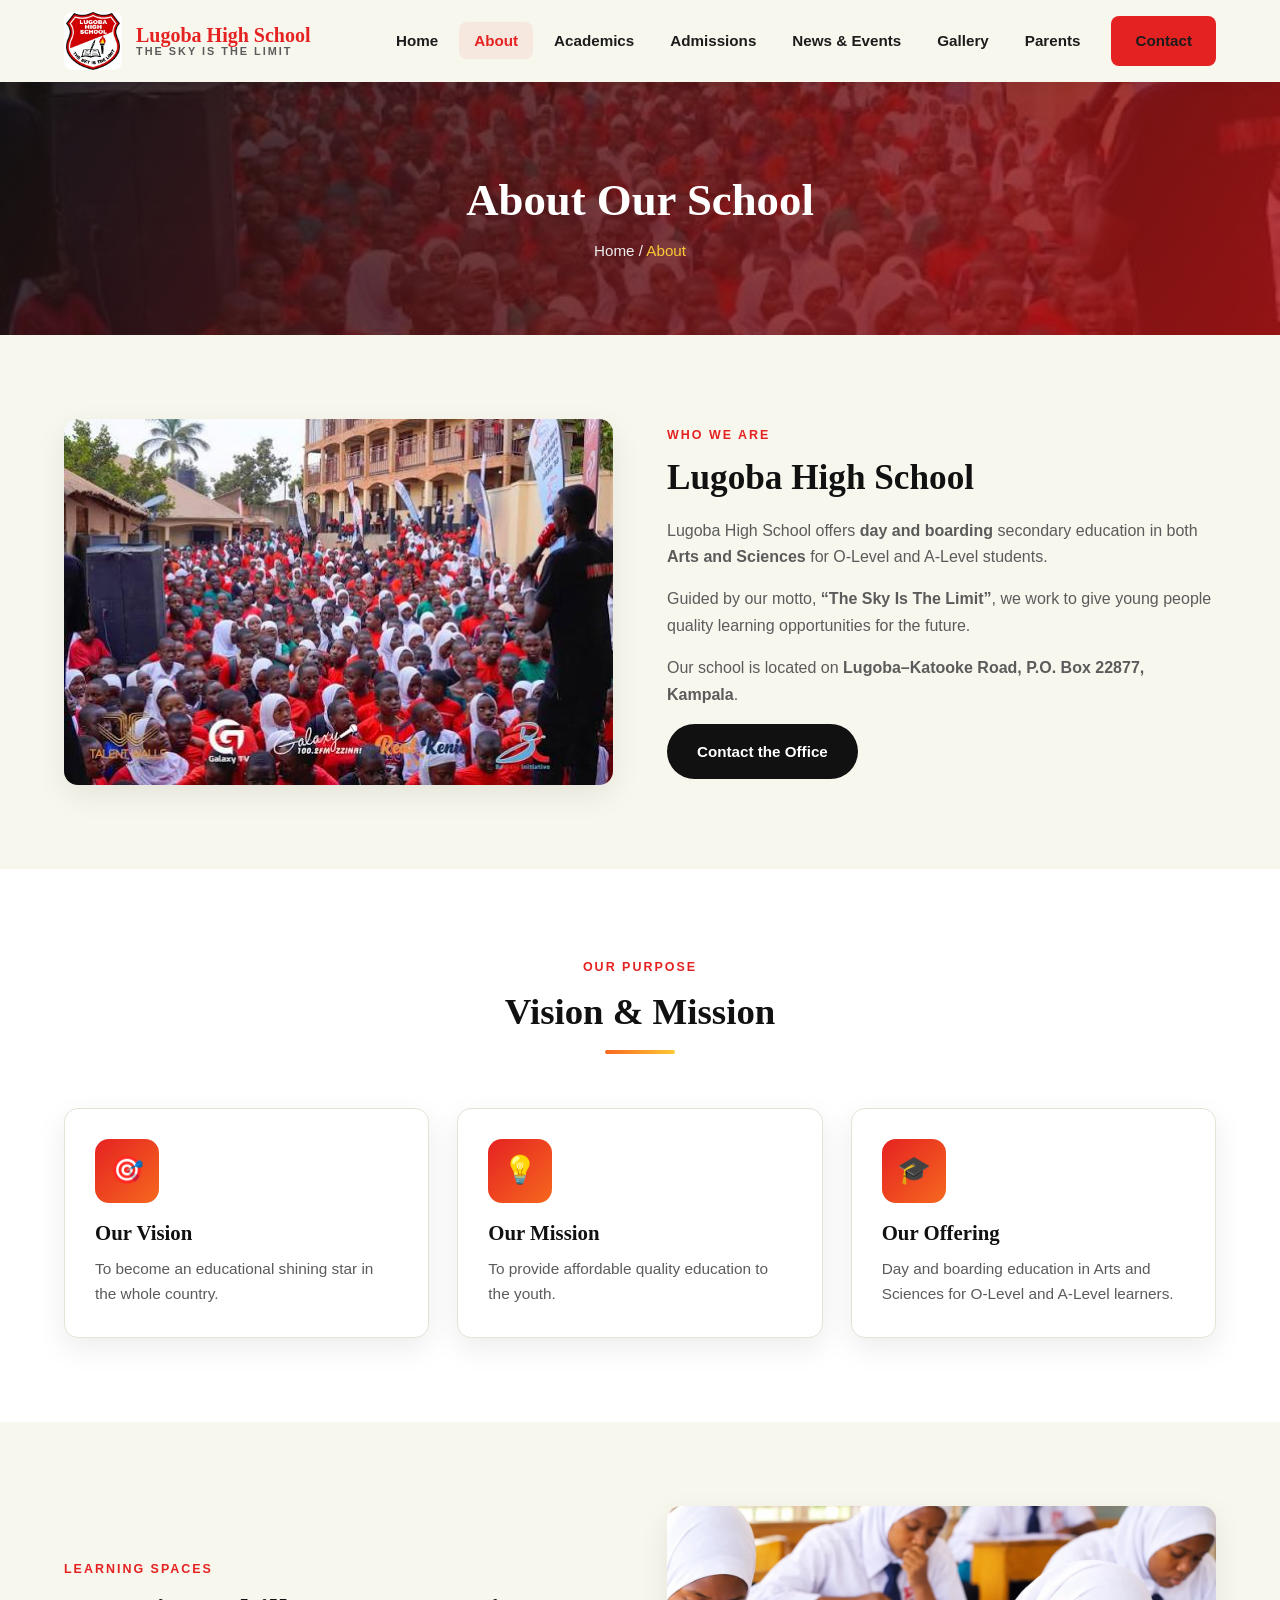
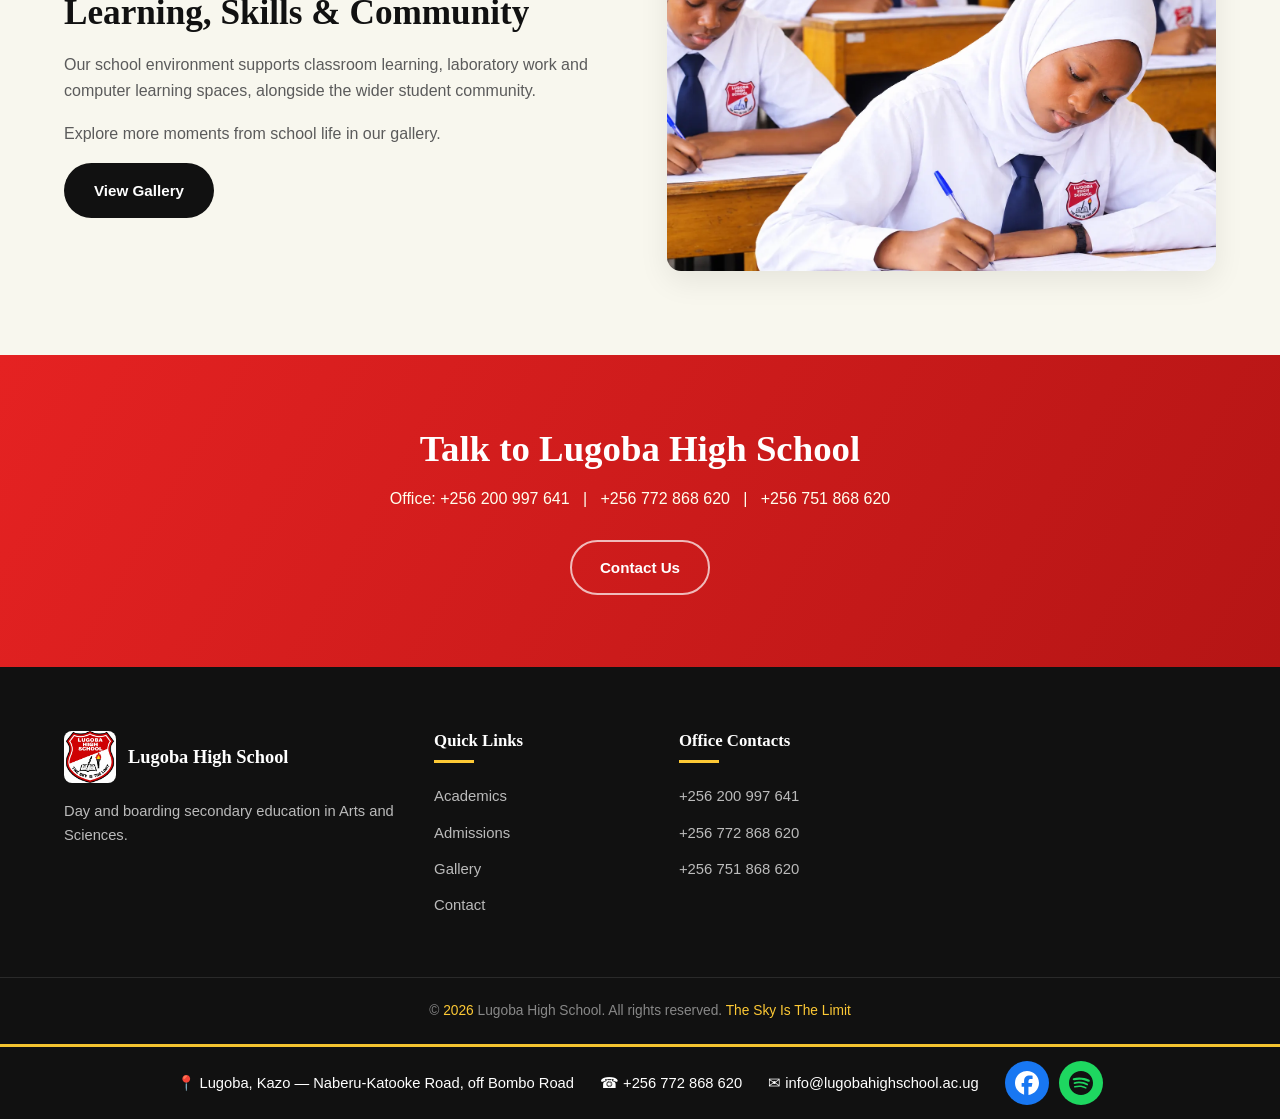
==== commit 1b864efe: "Redesign about.html" ====
--- a/about.html
+++ b/about.html
@@ -1 +1 @@
-<!doctype html><html lang="en"><head><meta charset="utf-8"><meta name="viewport" content="width=device-width,initial-scale=1"><title>About Lugoba High School</title><meta name="description" content="About Lugoba High School: day and boarding education in Arts and Sciences for O-Level and A-Level learners."><link rel="icon" href="img/badge.webp" type="image/png"><link rel="stylesheet" href="css/styles.css"></head><body><header class="header"><nav class="nav"><a class="brand" href="index.html"><img src="img/badge.webp" alt="Lugoba High School badge"><span class="bt">Lugoba High School<span class="bs">The Sky Is The Limit</span></span></a><ul class="menu" id="menu"><li><a href="index.html">Home</a></li><li><a class="active" href="about.html">About</a></li><li><a href="academics.html">Academics</a></li><li><a href="admissions.html">Admissions</a></li><li><a href="news.html">News &amp; Events</a></li><li><a href="gallery.html">Gallery</a></li><li><a class="btn btn-primary" href="contact.html">Contact</a></li></ul><button class="burger" id="burger" aria-label="Menu"><span></span><span></span><span></span></button></nav></header><section class="banner"><div class="container"><h1>About Our School</h1><div class="crumbs"><a href="index.html">Home</a> / <span>About</span></div></div></section><section class="sec"><div class="container two-col reveal"><img src="img/image%202.jpg" alt="Students at Lugoba High School"><div><span class="kicker">Who we are</span><h2>Lugoba High School</h2><p>Lugoba High School offers <strong>day and boarding</strong> secondary education in both <strong>Arts and Sciences</strong> for O-Level and A-Level students.</p><p>Guided by our motto, <strong>“The Sky Is The Limit”</strong>, we work to give young people quality learning opportunities for the future.</p><p>Our school is located on <strong>Lugoba–Katooke Road, P.O. Box 22877, Kampala</strong>.</p><a class="btn btn-dark" href="contact.html">Contact the Office</a></div></div></section><section class="sec why"><div class="container"><div class="sec-head reveal"><span class="kicker">Our purpose</span><h2>Vision &amp; Mission</h2><div class="divider"></div></div><div class="grid-3"><div class="card reveal"><div class="card-body"><div class="ico">&#127919;</div><h3>Our Vision</h3><p>To become an educational shining star in the whole country.</p></div></div><div class="card reveal"><div class="card-body"><div class="ico">&#128161;</div><h3>Our Mission</h3><p>To provide affordable quality education to the youth.</p></div></div><div class="card reveal"><div class="card-body"><div class="ico">&#127891;</div><h3>Our Offering</h3><p>Day and boarding education in Arts and Sciences for O-Level and A-Level learners.</p></div></div></div></div></section><section class="sec"><div class="container two-col reveal"><div><span class="kicker">Learning spaces</span><h2>Learning, Skills &amp; Community</h2><p>Our school environment supports classroom learning, laboratory work and computer learning spaces, alongside the wider student community.</p><p>Explore more moments from school life in our gallery.</p><a class="btn btn-dark" href="gallery.html">View Gallery</a></div><img src="img/classroom.webp" alt="Students learning at Lugoba High School"></div></section><section class="cta"><div class="container reveal"><h2>Talk to Lugoba High School</h2><p>Office: +256 200 997 641 &nbsp; | &nbsp; +256 772 868 620 &nbsp; | &nbsp; +256 751 868 620</p><a class="btn btn-ghost" href="contact.html">Contact Us</a></div></section><footer class="footer"><div class="container"><div class="fgrid"><div><div class="fbrand"><img src="img/badge.webp" alt="Lugoba High School badge"><b>Lugoba High School</b></div><p>Day and boarding secondary education in Arts and Sciences.</p></div><div><h4>Quick Links</h4><ul><li><a href="academics.html">Academics</a></li><li><a href="admissions.html">Admissions</a></li><li><a href="gallery.html">Gallery</a></li><li><a href="contact.html">Contact</a></li></ul></div><div><h4>Office Contacts</h4><ul><li><a href="tel:+256200997641">+256 200 997 641</a></li><li><a href="tel:+256772868620">+256 772 868 620</a></li><li><a href="tel:+256751868620">+256 751 868 620</a></li></ul></div></div></div><div class="copy">&copy; <span id="year">2026</span> Lugoba High School. All rights reserved. <span>The Sky Is The Limit</span></div></footer><script src="js/main.js"></script></body></html>+<!doctype html><html lang="en"><head><meta charset="utf-8"><meta name="viewport" content="width=device-width,initial-scale=1"><title>About Lugoba High School</title><meta name="description" content="About Lugoba High School: day and boarding education in Arts and Sciences for O-Level and A-Level learners."><link rel="icon" href="img/badge.webp" type="image/png"><link rel="stylesheet" href="css/styles.css"></head><body><header class="header"><nav class="nav"><a class="brand" href="index.html"><img src="img/badge.webp" alt="Lugoba High School badge"><span class="bt">Lugoba High School<span class="bs">The Sky Is The Limit</span></span></a><ul class="menu" id="menu"><li><a href="index.html">Home</a></li><li><a class="active" href="about.html">About</a></li><li><a href="academics.html">Academics</a></li><li><a href="admissions.html">Admissions</a></li><li><a href="news.html">News &amp; Events</a></li><li><a href="gallery.html">Gallery</a></li><li><a href="parents.html">Parents</a></li><li><a class="btn btn-primary" href="contact.html">Contact</a></li></ul><button class="burger" id="burger" type="button" aria-label="Open navigation menu" aria-controls="menu" aria-expanded="false"><span></span><span></span><span></span></button></nav></header><section class="banner"><div class="container"><h1>About Our School</h1><div class="crumbs"><a href="index.html">Home</a> / <span>About</span></div></div></section><section class="sec"><div class="container two-col reveal"><img src="img/image%202.jpg" alt="Students at Lugoba High School"><div><span class="kicker">Who we are</span><h2>Lugoba High School</h2><p>Lugoba High School offers <strong>day and boarding</strong> secondary education in both <strong>Arts and Sciences</strong> for O-Level and A-Level students.</p><p>Guided by our motto, <strong>“The Sky Is The Limit”</strong>, we work to give young people quality learning opportunities for the future.</p><p>Our school is located on <strong>Lugoba–Katooke Road, P.O. Box 22877, Kampala</strong>.</p><a class="btn btn-dark" href="contact.html">Contact the Office</a></div></div></section><section class="sec why"><div class="container"><div class="sec-head reveal"><span class="kicker">Our purpose</span><h2>Vision &amp; Mission</h2><div class="divider"></div></div><div class="grid-3"><div class="card reveal"><div class="card-body"><div class="ico">&#127919;</div><h3>Our Vision</h3><p>To become an educational shining star in the whole country.</p></div></div><div class="card reveal"><div class="card-body"><div class="ico">&#128161;</div><h3>Our Mission</h3><p>To provide affordable quality education to the youth.</p></div></div><div class="card reveal"><div class="card-body"><div class="ico">&#127891;</div><h3>Our Offering</h3><p>Day and boarding education in Arts and Sciences for O-Level and A-Level learners.</p></div></div></div></div></section><section class="sec"><div class="container two-col reveal"><div><span class="kicker">Learning spaces</span><h2>Learning, Skills &amp; Community</h2><p>Our school environment supports classroom learning, laboratory work and computer learning spaces, alongside the wider student community.</p><p>Explore more moments from school life in our gallery.</p><a class="btn btn-dark" href="gallery.html">View Gallery</a></div><img src="img/classroom.webp" alt="Students learning at Lugoba High School"></div></section><section class="cta"><div class="container reveal"><h2>Talk to Lugoba High School</h2><p>Office: +256 200 997 641 &nbsp; | &nbsp; +256 772 868 620 &nbsp; | &nbsp; +256 751 868 620</p><a class="btn btn-ghost" href="contact.html">Contact Us</a></div></section><footer class="footer"><div class="container"><div class="fgrid"><div><div class="fbrand"><img src="img/badge.webp" alt="Lugoba High School badge"><b>Lugoba High School</b></div><p>Day and boarding secondary education in Arts and Sciences.</p></div><div><h4>Quick Links</h4><ul><li><a href="academics.html">Academics</a></li><li><a href="admissions.html">Admissions</a></li><li><a href="gallery.html">Gallery</a></li><li><a href="contact.html">Contact</a></li></ul></div><div><h4>Office Contacts</h4><ul><li><a href="tel:+256200997641">+256 200 997 641</a></li><li><a href="tel:+256772868620">+256 772 868 620</a></li><li><a href="tel:+256751868620">+256 751 868 620</a></li></ul></div></div></div><div class="copy">&copy; <span id="year">2026</span> Lugoba High School. All rights reserved. <span>The Sky Is The Limit</span></div></footer><script src="js/main.js"></script></body></html>
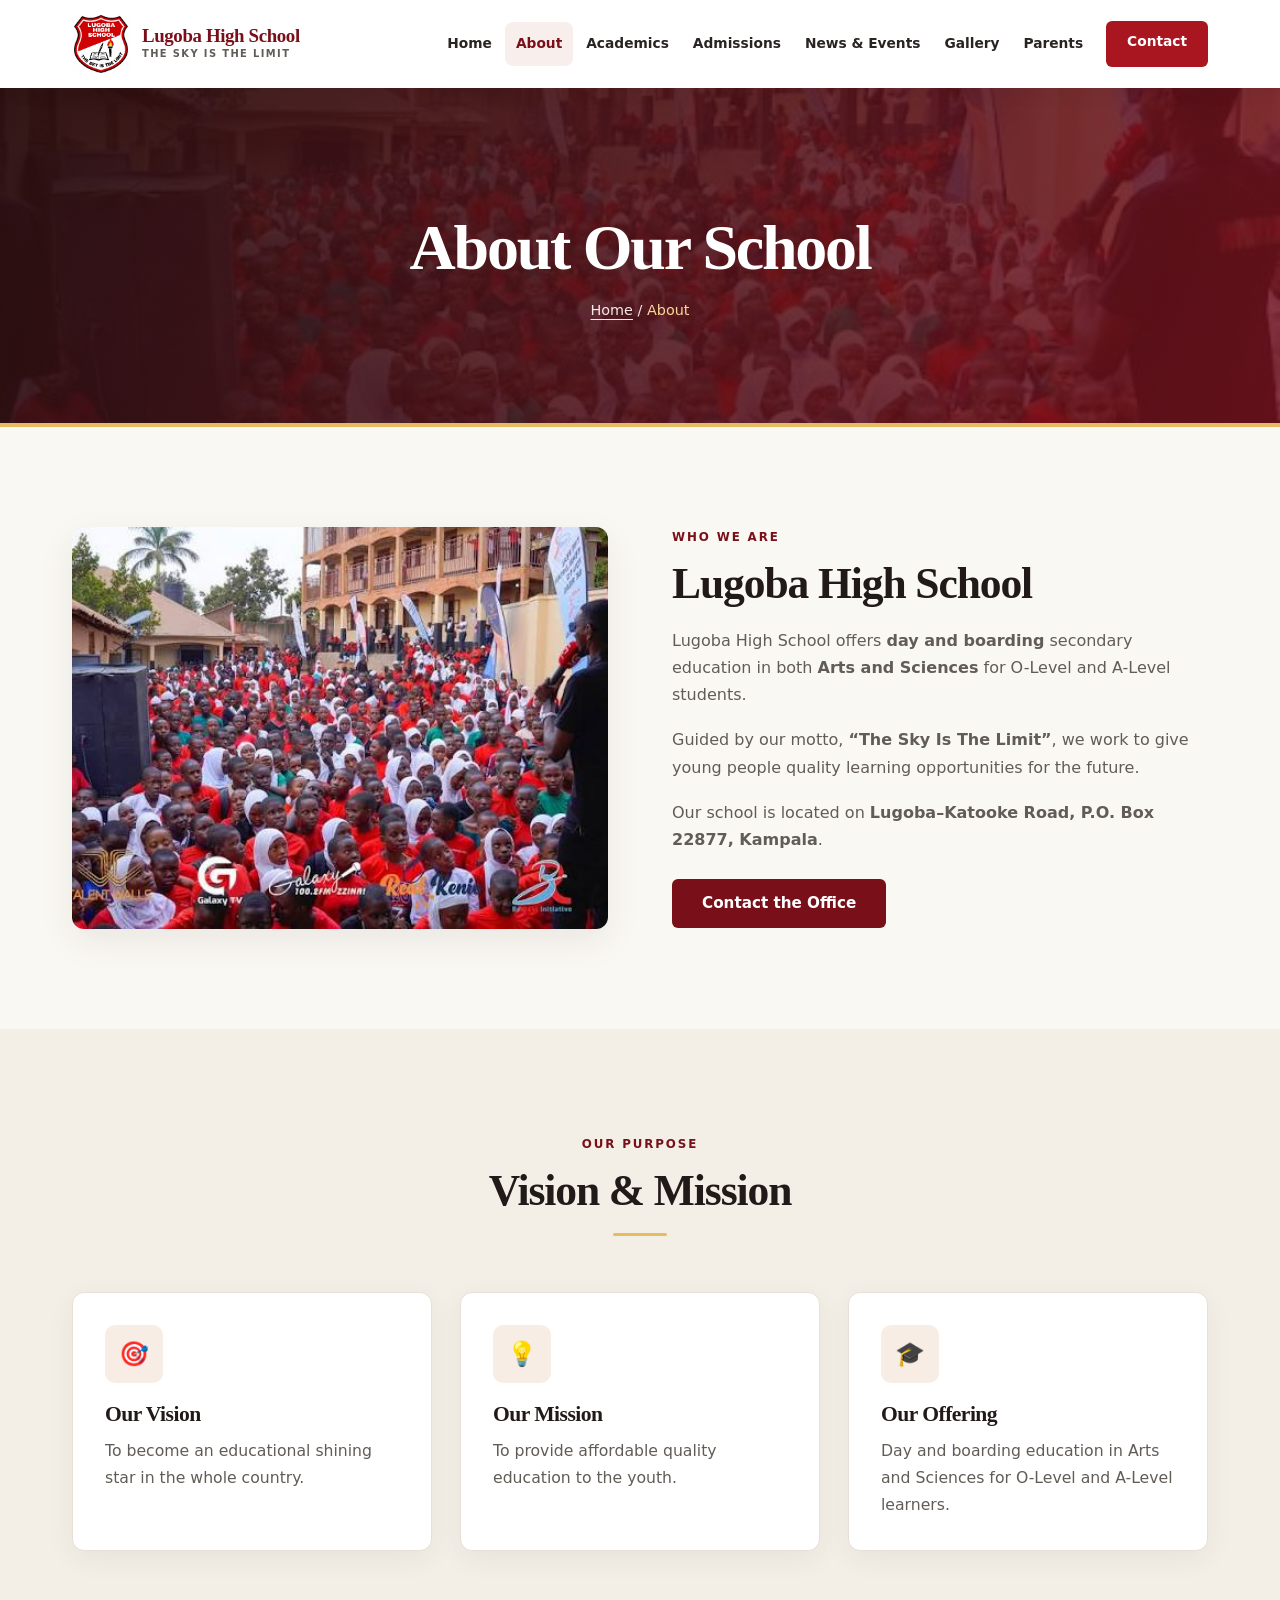
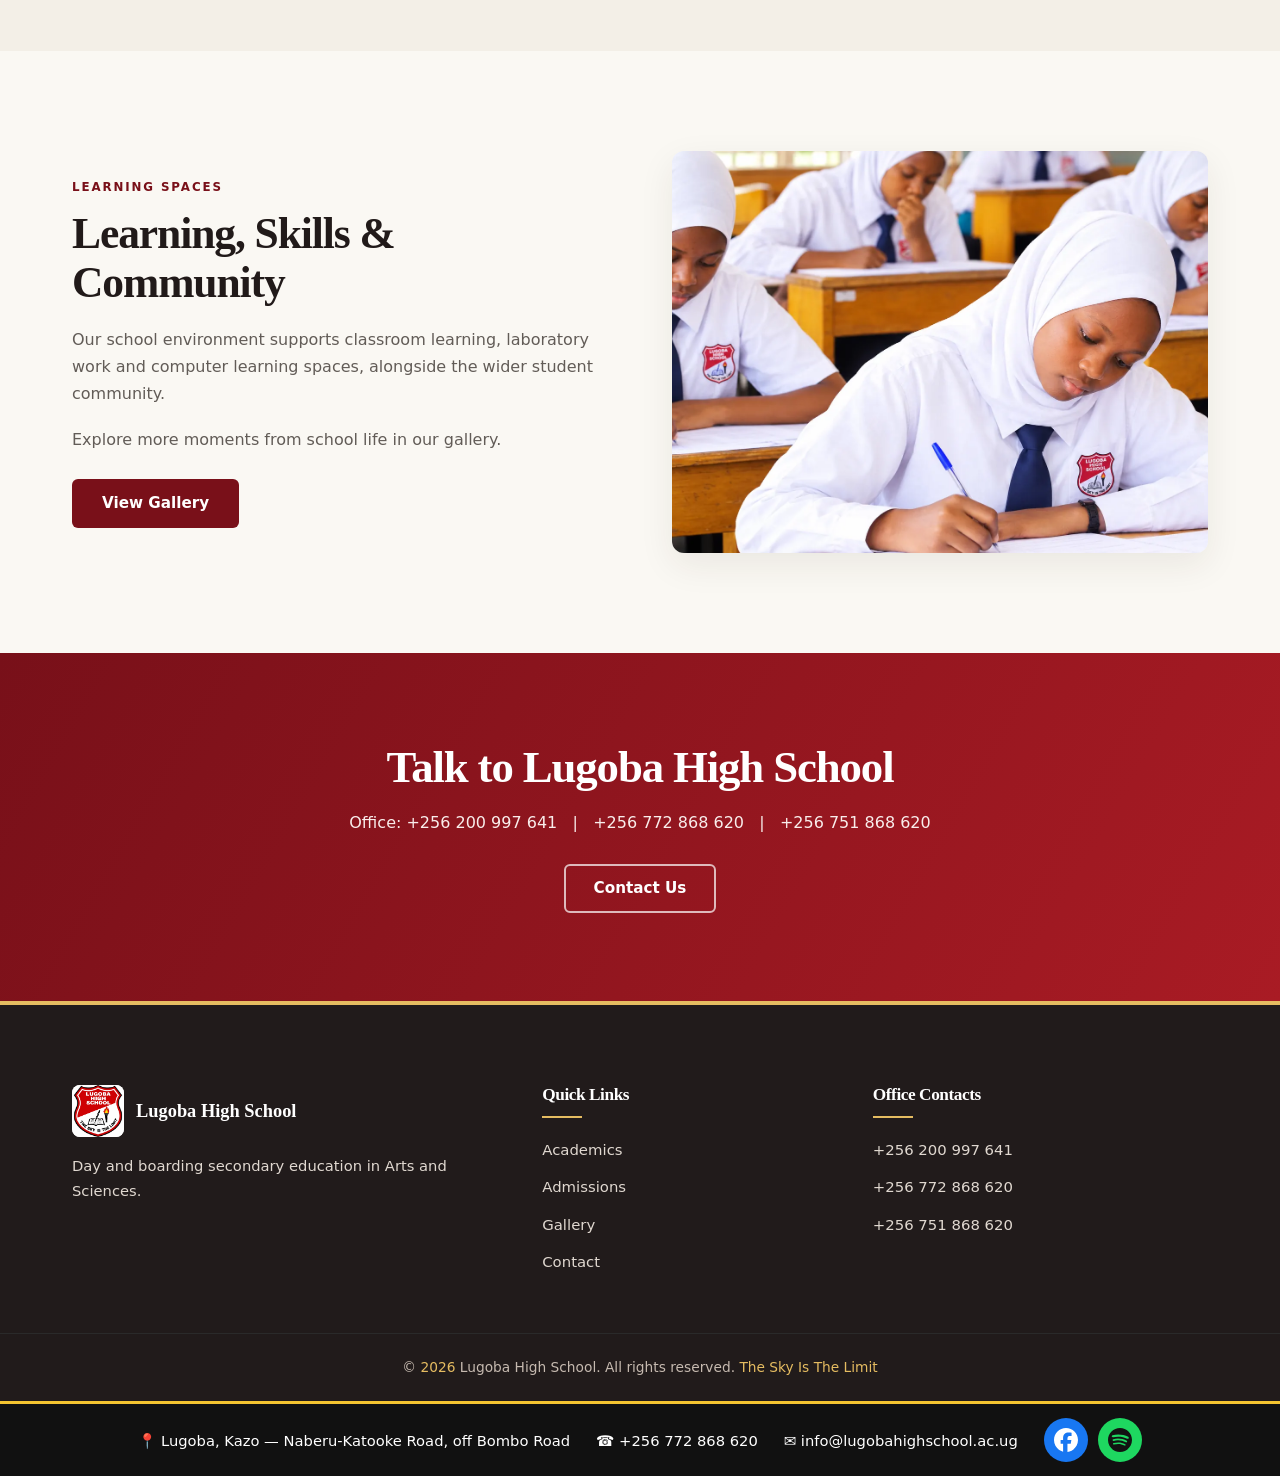
==== commit df53db0c: "Include shared styling: about.html" ====
--- a/about.html
+++ b/about.html
@@ -1 +1 @@
-<!doctype html><html lang="en"><head><meta charset="utf-8"><meta name="viewport" content="width=device-width,initial-scale=1"><title>About Lugoba High School</title><meta name="description" content="About Lugoba High School: day and boarding education in Arts and Sciences for O-Level and A-Level learners."><link rel="icon" href="img/badge.webp" type="image/png"><link rel="stylesheet" href="css/styles.css"></head><body><header class="header"><nav class="nav"><a class="brand" href="index.html"><img src="img/badge.webp" alt="Lugoba High School badge"><span class="bt">Lugoba High School<span class="bs">The Sky Is The Limit</span></span></a><ul class="menu" id="menu"><li><a href="index.html">Home</a></li><li><a class="active" href="about.html">About</a></li><li><a href="academics.html">Academics</a></li><li><a href="admissions.html">Admissions</a></li><li><a href="news.html">News &amp; Events</a></li><li><a href="gallery.html">Gallery</a></li><li><a href="parents.html">Parents</a></li><li><a class="btn btn-primary" href="contact.html">Contact</a></li></ul><button class="burger" id="burger" type="button" aria-label="Open navigation menu" aria-controls="menu" aria-expanded="false"><span></span><span></span><span></span></button></nav></header><section class="banner"><div class="container"><h1>About Our School</h1><div class="crumbs"><a href="index.html">Home</a> / <span>About</span></div></div></section><section class="sec"><div class="container two-col reveal"><img src="img/image%202.jpg" alt="Students at Lugoba High School"><div><span class="kicker">Who we are</span><h2>Lugoba High School</h2><p>Lugoba High School offers <strong>day and boarding</strong> secondary education in both <strong>Arts and Sciences</strong> for O-Level and A-Level students.</p><p>Guided by our motto, <strong>“The Sky Is The Limit”</strong>, we work to give young people quality learning opportunities for the future.</p><p>Our school is located on <strong>Lugoba–Katooke Road, P.O. Box 22877, Kampala</strong>.</p><a class="btn btn-dark" href="contact.html">Contact the Office</a></div></div></section><section class="sec why"><div class="container"><div class="sec-head reveal"><span class="kicker">Our purpose</span><h2>Vision &amp; Mission</h2><div class="divider"></div></div><div class="grid-3"><div class="card reveal"><div class="card-body"><div class="ico">&#127919;</div><h3>Our Vision</h3><p>To become an educational shining star in the whole country.</p></div></div><div class="card reveal"><div class="card-body"><div class="ico">&#128161;</div><h3>Our Mission</h3><p>To provide affordable quality education to the youth.</p></div></div><div class="card reveal"><div class="card-body"><div class="ico">&#127891;</div><h3>Our Offering</h3><p>Day and boarding education in Arts and Sciences for O-Level and A-Level learners.</p></div></div></div></div></section><section class="sec"><div class="container two-col reveal"><div><span class="kicker">Learning spaces</span><h2>Learning, Skills &amp; Community</h2><p>Our school environment supports classroom learning, laboratory work and computer learning spaces, alongside the wider student community.</p><p>Explore more moments from school life in our gallery.</p><a class="btn btn-dark" href="gallery.html">View Gallery</a></div><img src="img/classroom.webp" alt="Students learning at Lugoba High School"></div></section><section class="cta"><div class="container reveal"><h2>Talk to Lugoba High School</h2><p>Office: +256 200 997 641 &nbsp; | &nbsp; +256 772 868 620 &nbsp; | &nbsp; +256 751 868 620</p><a class="btn btn-ghost" href="contact.html">Contact Us</a></div></section><footer class="footer"><div class="container"><div class="fgrid"><div><div class="fbrand"><img src="img/badge.webp" alt="Lugoba High School badge"><b>Lugoba High School</b></div><p>Day and boarding secondary education in Arts and Sciences.</p></div><div><h4>Quick Links</h4><ul><li><a href="academics.html">Academics</a></li><li><a href="admissions.html">Admissions</a></li><li><a href="gallery.html">Gallery</a></li><li><a href="contact.html">Contact</a></li></ul></div><div><h4>Office Contacts</h4><ul><li><a href="tel:+256200997641">+256 200 997 641</a></li><li><a href="tel:+256772868620">+256 772 868 620</a></li><li><a href="tel:+256751868620">+256 751 868 620</a></li></ul></div></div></div><div class="copy">&copy; <span id="year">2026</span> Lugoba High School. All rights reserved. <span>The Sky Is The Limit</span></div></footer><script src="js/main.js"></script></body></html>+<!doctype html><html lang="en"><head><meta charset="utf-8"><meta name="viewport" content="width=device-width,initial-scale=1"><title>About Lugoba High School</title><meta name="description" content="About Lugoba High School: day and boarding education in Arts and Sciences for O-Level and A-Level learners."><link rel="icon" href="img/badge.webp" type="image/png"><link rel="stylesheet" href="css/styles.css"><link rel="stylesheet" href="css/shared-redesign.css"></head><body><header class="header"><nav class="nav"><a class="brand" href="index.html"><img src="img/badge.webp" alt="Lugoba High School badge"><span class="bt">Lugoba High School<span class="bs">The Sky Is The Limit</span></span></a><ul class="menu" id="menu"><li><a href="index.html">Home</a></li><li><a class="active" href="about.html">About</a></li><li><a href="academics.html">Academics</a></li><li><a href="admissions.html">Admissions</a></li><li><a href="news.html">News &amp; Events</a></li><li><a href="gallery.html">Gallery</a></li><li><a href="parents.html">Parents</a></li><li><a class="btn btn-primary" href="contact.html">Contact</a></li></ul><button class="burger" id="burger" type="button" aria-label="Open navigation menu" aria-controls="menu" aria-expanded="false"><span></span><span></span><span></span></button></nav></header><section class="banner"><div class="container"><h1>About Our School</h1><div class="crumbs"><a href="index.html">Home</a> / <span>About</span></div></div></section><section class="sec"><div class="container two-col reveal"><img src="img/image%202.jpg" alt="Students at Lugoba High School"><div><span class="kicker">Who we are</span><h2>Lugoba High School</h2><p>Lugoba High School offers <strong>day and boarding</strong> secondary education in both <strong>Arts and Sciences</strong> for O-Level and A-Level students.</p><p>Guided by our motto, <strong>“The Sky Is The Limit”</strong>, we work to give young people quality learning opportunities for the future.</p><p>Our school is located on <strong>Lugoba–Katooke Road, P.O. Box 22877, Kampala</strong>.</p><a class="btn btn-dark" href="contact.html">Contact the Office</a></div></div></section><section class="sec why"><div class="container"><div class="sec-head reveal"><span class="kicker">Our purpose</span><h2>Vision &amp; Mission</h2><div class="divider"></div></div><div class="grid-3"><div class="card reveal"><div class="card-body"><div class="ico">&#127919;</div><h3>Our Vision</h3><p>To become an educational shining star in the whole country.</p></div></div><div class="card reveal"><div class="card-body"><div class="ico">&#128161;</div><h3>Our Mission</h3><p>To provide affordable quality education to the youth.</p></div></div><div class="card reveal"><div class="card-body"><div class="ico">&#127891;</div><h3>Our Offering</h3><p>Day and boarding education in Arts and Sciences for O-Level and A-Level learners.</p></div></div></div></div></section><section class="sec"><div class="container two-col reveal"><div><span class="kicker">Learning spaces</span><h2>Learning, Skills &amp; Community</h2><p>Our school environment supports classroom learning, laboratory work and computer learning spaces, alongside the wider student community.</p><p>Explore more moments from school life in our gallery.</p><a class="btn btn-dark" href="gallery.html">View Gallery</a></div><img src="img/classroom.webp" alt="Students learning at Lugoba High School"></div></section><section class="cta"><div class="container reveal"><h2>Talk to Lugoba High School</h2><p>Office: +256 200 997 641 &nbsp; | &nbsp; +256 772 868 620 &nbsp; | &nbsp; +256 751 868 620</p><a class="btn btn-ghost" href="contact.html">Contact Us</a></div></section><footer class="footer"><div class="container"><div class="fgrid"><div><div class="fbrand"><img src="img/badge.webp" alt="Lugoba High School badge"><b>Lugoba High School</b></div><p>Day and boarding secondary education in Arts and Sciences.</p></div><div><h4>Quick Links</h4><ul><li><a href="academics.html">Academics</a></li><li><a href="admissions.html">Admissions</a></li><li><a href="gallery.html">Gallery</a></li><li><a href="contact.html">Contact</a></li></ul></div><div><h4>Office Contacts</h4><ul><li><a href="tel:+256200997641">+256 200 997 641</a></li><li><a href="tel:+256772868620">+256 772 868 620</a></li><li><a href="tel:+256751868620">+256 751 868 620</a></li></ul></div></div></div><div class="copy">&copy; <span id="year">2026</span> Lugoba High School. All rights reserved. <span>The Sky Is The Limit</span></div></footer><script src="js/main.js"></script></body></html>
--- a/css/shared-redesign.css
+++ b/css/shared-redesign.css
@@ -0,0 +1,136 @@
+
+/* Shared school design: restrained red, warm gold, generous editorial spacing. */
+:root{
+  --red:#a91620;
+  --red-dark:#791019;
+  --cream:#faf8f3;
+  --black:#211a19;
+  --orange:#bb7c26;
+  --yellow:#e5bc61;
+  --ink:#292322;
+  --muted:#625c57;
+  --line:#e8e0d5;
+  --shadow:0 12px 35px rgba(55,35,25,.08);
+  --radius:12px;
+  --maxw:1200px;
+  --font:system-ui,-apple-system,BlinkMacSystemFont,'Segoe UI',sans-serif;
+  --head:Georgia,'Times New Roman',serif;
+}
+body{font-size:1rem;line-height:1.7}
+h1,h2,h3,h4{letter-spacing:-.025em}
+p{overflow-wrap:break-word}
+.container{padding-inline:clamp(20px,4vw,32px)}
+:focus-visible{outline:3px solid #b47711;outline-offset:3px}
+form input:focus-visible,form select:focus-visible,form textarea:focus-visible{outline:3px solid #b47711;outline-offset:2px}
+
+/* Header is shared by every page, including the homepage. */
+.header{background:#fff;box-shadow:0 2px 18px rgba(42,26,20,.08)}
+.nav{gap:20px;min-height:88px;padding:12px clamp(20px,4vw,32px)}
+.brand{flex-shrink:0;gap:12px}
+.brand img{width:58px;height:58px;object-fit:contain;border-radius:0}
+.brand .bt{color:var(--red-dark);font-size:1.18rem;letter-spacing:-.02em}
+.brand .bs{font-size:.62rem;letter-spacing:.14em;line-height:1.6}
+.menu{gap:2px}
+.menu a{display:block;font-size:.86rem;padding:10px 11px;white-space:nowrap}
+.menu a:hover,.menu a.active{color:var(--red-dark);background:#f8efed}
+.menu a.btn-primary,.menu a.btn-primary.active{background:var(--red);color:#fff;border-radius:6px;padding:10px 19px}
+.menu a.btn-primary:hover{background:var(--red-dark);color:#fff}
+.burger{min-width:44px;min-height:44px;align-items:center;justify-content:center;border-radius:6px}
+.burger span{width:23px;height:2px;background:var(--red-dark)}
+
+/* Page banners and content layouts. */
+.banner{padding:clamp(76px,10vw,125px) 0 clamp(70px,8vw,100px);background:linear-gradient(110deg,rgba(42,15,16,.92),rgba(116,17,27,.82)),url('../img/image 2.jpg') center 40%/cover;text-align:center;border-bottom:4px solid var(--yellow)}
+.banner h1{font-size:clamp(2.5rem,5vw,4.15rem);line-height:1.08;letter-spacing:-.035em;margin-bottom:16px}
+.banner .crumbs{font-size:.9rem;color:#f5eae7}
+.banner .crumbs a{text-decoration:underline;text-underline-offset:4px}
+.banner .crumbs span{color:#f7d997}
+.sec{padding:clamp(64px,8vw,100px) 0}
+.sec-head{max-width:720px;margin:0 auto clamp(38px,5vw,56px)}
+.sec-head h2,.two-col h2{font-size:clamp(2rem,3.4vw,3rem);line-height:1.14;margin-bottom:18px}
+.sec-head .kicker,.two-col .kicker{font-size:.74rem;letter-spacing:.16em;color:var(--red-dark);margin-bottom:12px}
+.sec-head p{margin-top:20px}
+.sec-head .btn{margin-top:24px}
+.divider{width:54px;height:3px;background:var(--yellow);margin:18px auto 0}
+.two-col{gap:clamp(32px,5vw,72px)}
+.two-col > *{min-width:0}
+.two-col img{height:auto;min-height:320px;max-height:460px;aspect-ratio:4/3;object-fit:cover;box-shadow:var(--shadow)}
+.two-col img[src*='badge']{object-fit:contain;background:#fff;padding:30px}
+.two-col p{max-width:62ch;margin-bottom:18px}
+.two-col .btn{margin-top:8px}
+.why{background:#f3efe7}
+.btn{display:inline-flex;align-items:center;justify-content:center;min-height:46px;border-radius:6px;line-height:1.25;transition:background-color .2s,color .2s,border-color .2s}
+.btn-primary{background:var(--red)}
+.btn-primary:hover,.btn-dark:hover{transform:none}
+.btn-dark{background:var(--red-dark)}
+.btn-dark:hover{background:#5d0d14}
+.btn-ghost:hover{color:var(--red-dark)}
+
+/* Card and image treatments, including the gallery's plain card images. */
+.grid-3,.grid-2{gap:clamp(20px,2.4vw,28px)}
+.card{border:1px solid var(--line);box-shadow:0 8px 28px rgba(55,35,25,.06);transition:box-shadow .2s,border-color .2s}
+.card:hover{transform:none;border-color:#d9c9b5;box-shadow:0 12px 32px rgba(55,35,25,.1)}
+.card-body{padding:clamp(24px,3vw,32px)}
+.card-body h3{font-size:1.35rem;line-height:1.25}
+.card-body p{font-size:.98rem;line-height:1.7}
+.card .ico{width:58px;height:58px;background:#f8ede5;color:var(--red-dark);font-size:1.5rem;border-radius:10px}
+.card > img,.card > a > img,.card img.top{width:100%;height:auto;aspect-ratio:4/3;object-fit:cover}
+.readmore{color:var(--red-dark);text-decoration:underline;text-underline-offset:4px}
+.cta{padding:clamp(64px,7vw,88px) 0;background:linear-gradient(120deg,#781019,#a91b24)}
+.cta h2{font-size:clamp(2rem,3.5vw,3rem)}
+.cta p{color:#f9edeb}
+
+.footer{background:#211b1b;color:#e0d8d0;padding:clamp(56px,7vw,80px) 0 0;border-top:4px solid var(--yellow)}
+.footer .fgrid{grid-template-columns:1.5fr 1fr 1.2fr;gap:clamp(28px,4vw,56px);padding-bottom:48px}
+.footer h4{font-size:1.08rem;margin-bottom:18px}
+.footer h4:after{height:2px}
+.footer .fbrand img{object-fit:contain;background:#fff}
+.footer a:hover{color:#f6d28b}
+.footer ul a:hover{padding-left:0;text-decoration:underline;text-underline-offset:4px}
+.copy{color:#c6bab0;padding-inline:20px}
+
+/* Content remains visible if JS or an observer is unavailable. */
+.js .reveal,.js .reveal.show{opacity:1;transform:none;transition:none}
+@media(max-width:1100px){
+  .nav{gap:12px}
+  .menu a{padding-inline:8px;font-size:.8rem}
+  .brand .bt{font-size:1.05rem}
+}
+@media(max-width:900px){
+  .header{position:relative;top:auto}
+  .nav{flex-wrap:wrap;min-height:0;justify-content:space-between}
+  .brand{max-width:calc(100% - 60px)}
+  .brand img{width:50px;height:50px}
+  .burger{display:flex;order:2;z-index:auto}
+  /* Without JS the links remain reachable in a horizontal scrolling row.
+     The existing .open toggle expands them into a vertical menu. */
+  .menu{position:static;order:3;right:auto;top:auto;width:100%;max-width:none;height:auto;max-height:none;display:flex;flex-direction:row;align-items:center;gap:4px;overflow-x:auto;overflow-y:hidden;padding:4px 0 8px;background:transparent;box-shadow:none;transition:none;overscroll-behavior-inline:contain}
+  .menu li{flex:0 0 auto}
+  .menu a{width:auto;color:var(--ink);padding:10px 12px;font-size:.9rem}
+  .menu a:hover,.menu a.active{background:#f8efed;color:var(--red-dark)}
+  .menu .btn{margin:0}
+  .menu.open{right:auto;display:flex;flex-direction:column;align-items:stretch;overflow:visible;padding:8px 0 12px;border-top:1px solid var(--line)}
+  .menu.open li,.menu.open a{width:100%}
+  .burger.open span:nth-child(1){transform:translateY(7px) rotate(45deg)}
+  .burger.open span:nth-child(2){opacity:0}
+  .burger.open span:nth-child(3){transform:translateY(-7px) rotate(-45deg)}
+}
+@media(max-width:720px){
+  /* The enhanced script marks the closed menu hidden; without it the row stays available. */
+  .menu[aria-hidden='true']:not(.open){display:none}
+  .container{padding-inline:20px}
+  .nav{padding-inline:20px}
+  .brand .bt{font-size:1rem}
+  .brand .bs{font-size:.59rem}
+  .banner{padding:68px 0 62px}
+  .two-col{gap:28px}
+  .two-col img{min-height:0;max-height:360px}
+  .footer .fgrid{grid-template-columns:1fr 1fr}
+}
+@media(max-width:480px){
+  .footer .fgrid{grid-template-columns:1fr;gap:28px}
+  .card-body{padding:24px}
+}
+@media(prefers-reduced-motion:reduce){
+  html{scroll-behavior:auto}
+  *,*::before,*::after{animation-duration:.01ms !important;animation-iteration-count:1 !important;transition-duration:.01ms !important;scroll-behavior:auto !important}
+}
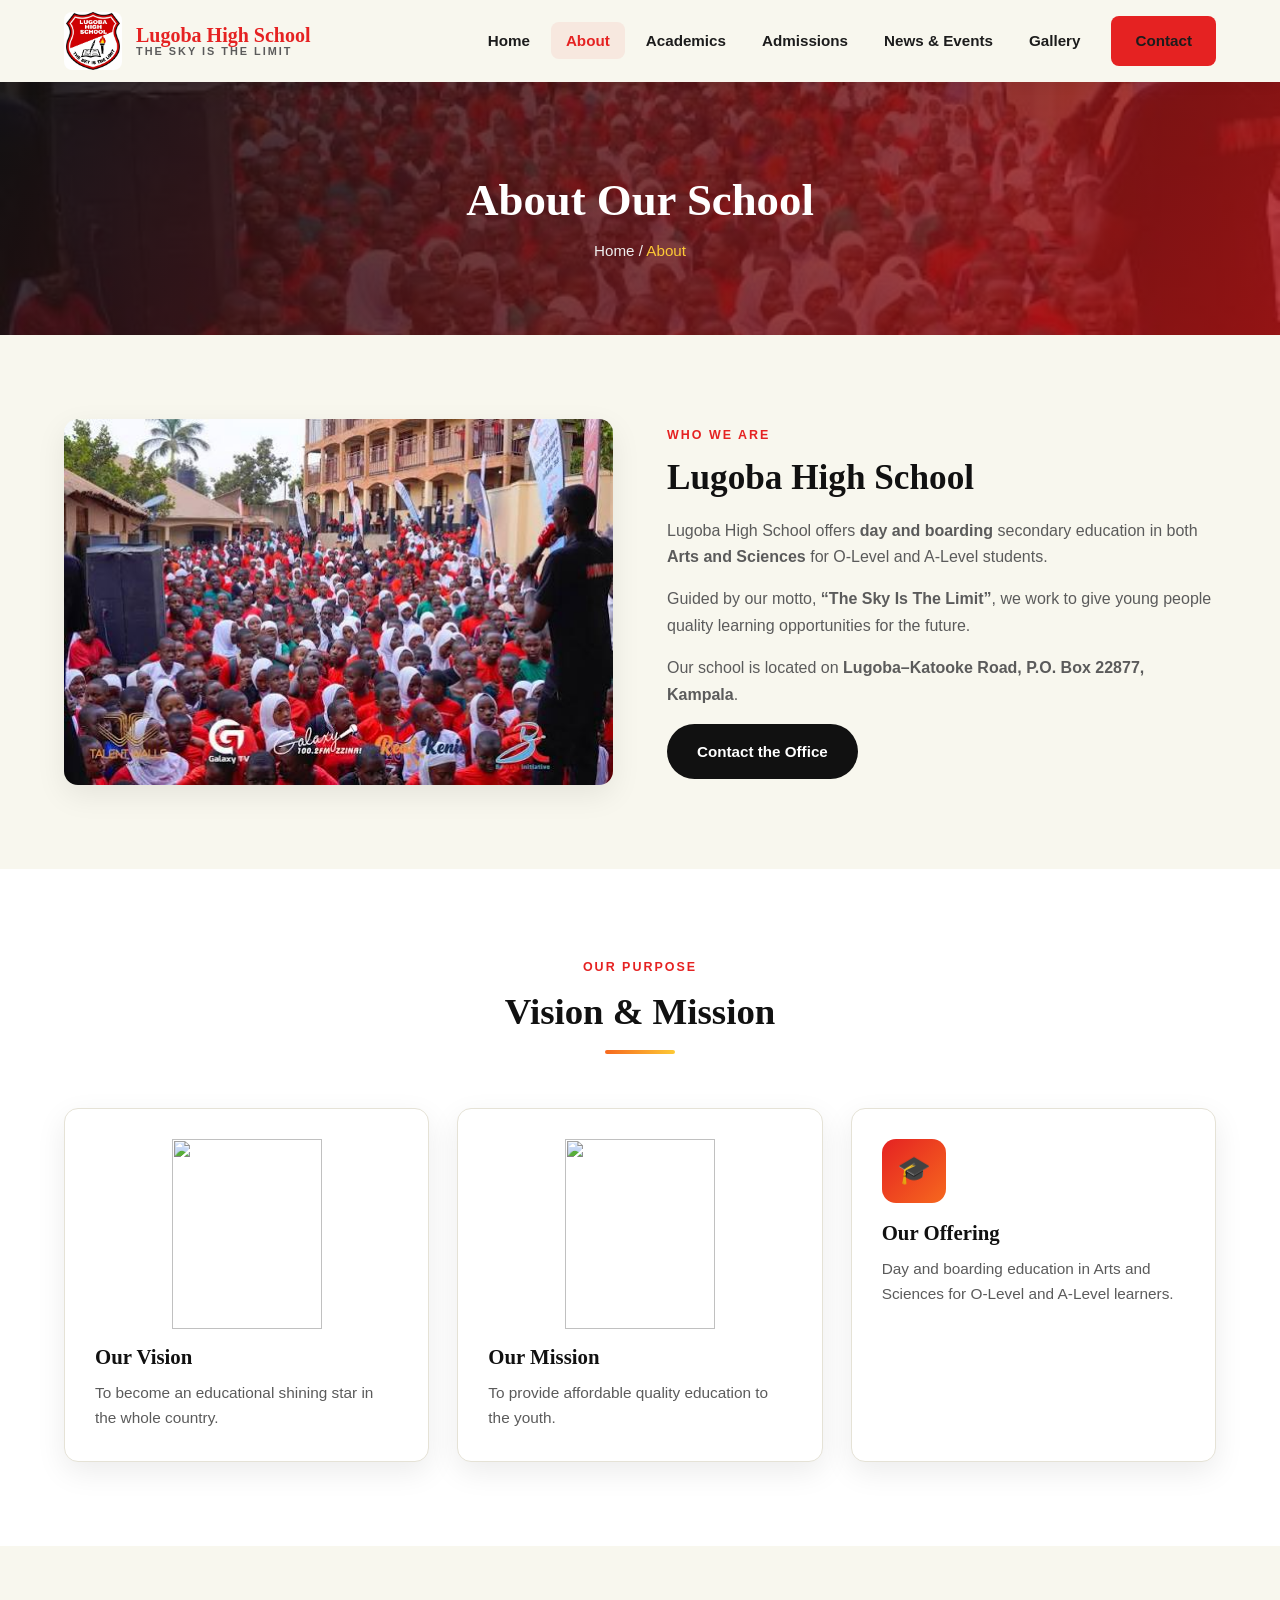
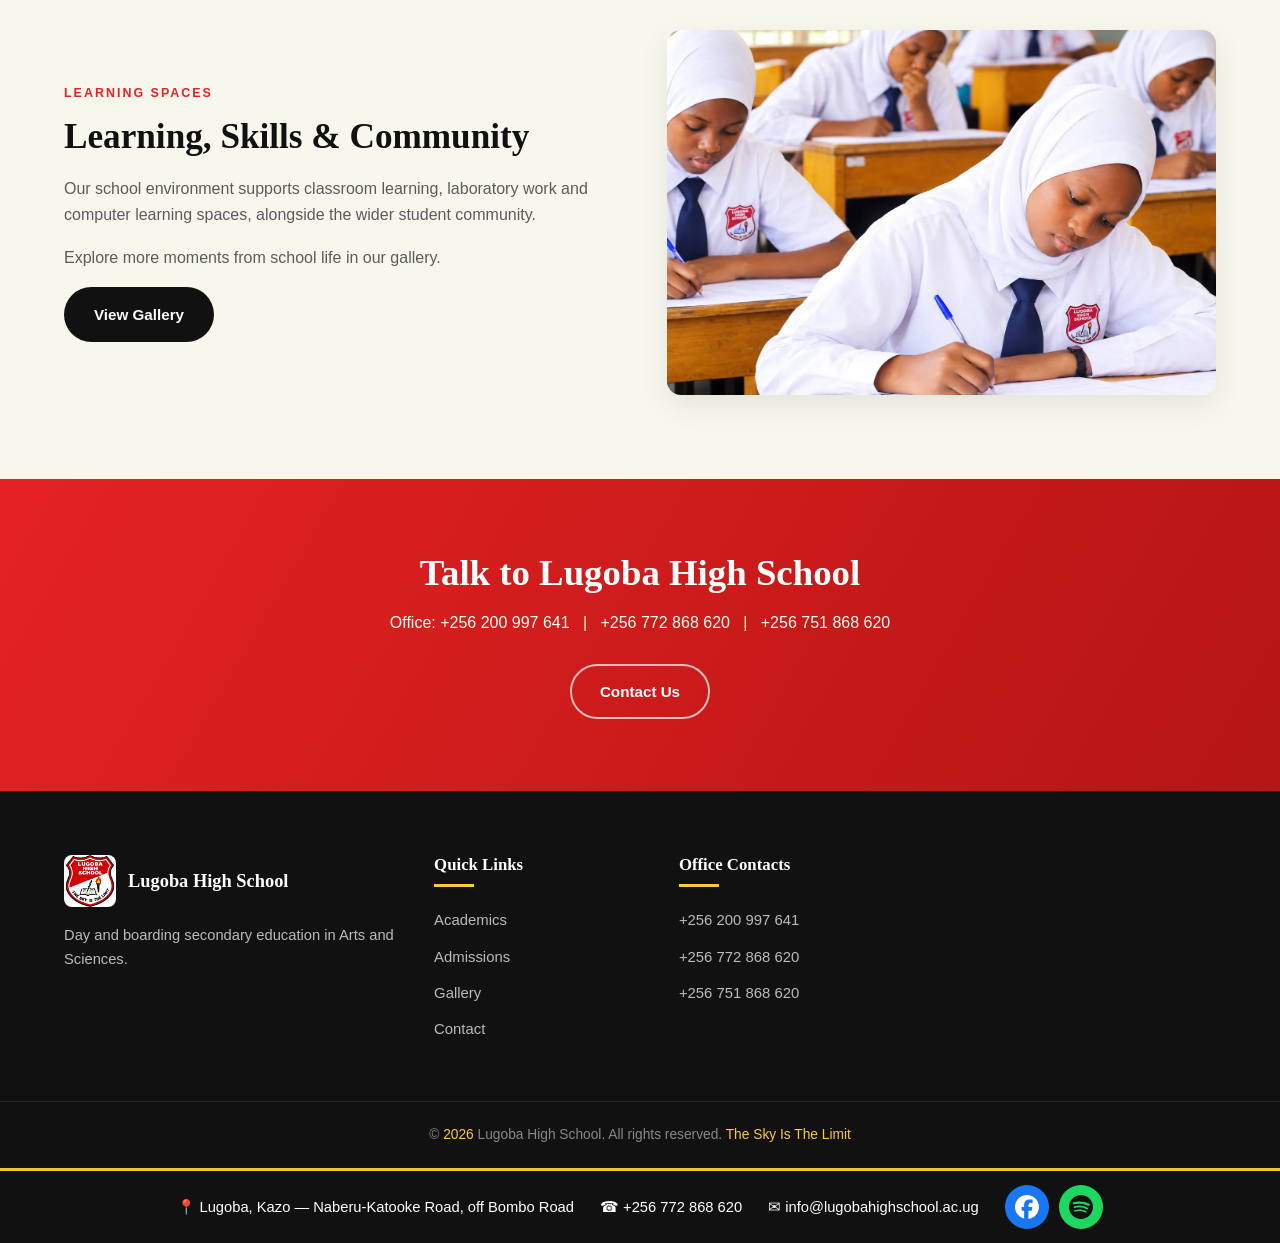
==== commit 05eb85d9: "Place separate vision and mission figures" ====
--- a/about.html
+++ b/about.html
@@ -1 +1 @@
-<!doctype html><html lang="en"><head><meta charset="utf-8"><meta name="viewport" content="width=device-width,initial-scale=1"><title>About Lugoba High School</title><meta name="description" content="About Lugoba High School: day and boarding education in Arts and Sciences for O-Level and A-Level learners."><link rel="icon" href="img/badge.webp" type="image/png"><link rel="stylesheet" href="css/styles.css"><link rel="stylesheet" href="css/shared-redesign.css"></head><body><header class="header"><nav class="nav"><a class="brand" href="index.html"><img src="img/badge.webp" alt="Lugoba High School badge"><span class="bt">Lugoba High School<span class="bs">The Sky Is The Limit</span></span></a><ul class="menu" id="menu"><li><a href="index.html">Home</a></li><li><a class="active" href="about.html">About</a></li><li><a href="academics.html">Academics</a></li><li><a href="admissions.html">Admissions</a></li><li><a href="news.html">News &amp; Events</a></li><li><a href="gallery.html">Gallery</a></li><li><a href="parents.html">Parents</a></li><li><a class="btn btn-primary" href="contact.html">Contact</a></li></ul><button class="burger" id="burger" type="button" aria-label="Open navigation menu" aria-controls="menu" aria-expanded="false"><span></span><span></span><span></span></button></nav></header><section class="banner"><div class="container"><h1>About Our School</h1><div class="crumbs"><a href="index.html">Home</a> / <span>About</span></div></div></section><section class="sec"><div class="container two-col reveal"><img src="img/image%202.jpg" alt="Students at Lugoba High School"><div><span class="kicker">Who we are</span><h2>Lugoba High School</h2><p>Lugoba High School offers <strong>day and boarding</strong> secondary education in both <strong>Arts and Sciences</strong> for O-Level and A-Level students.</p><p>Guided by our motto, <strong>“The Sky Is The Limit”</strong>, we work to give young people quality learning opportunities for the future.</p><p>Our school is located on <strong>Lugoba–Katooke Road, P.O. Box 22877, Kampala</strong>.</p><a class="btn btn-dark" href="contact.html">Contact the Office</a></div></div></section><section class="sec why"><div class="container"><div class="sec-head reveal"><span class="kicker">Our purpose</span><h2>Vision &amp; Mission</h2><div class="divider"></div></div><div class="grid-3"><div class="card reveal"><div class="card-body"><div class="ico">&#127919;</div><h3>Our Vision</h3><p>To become an educational shining star in the whole country.</p></div></div><div class="card reveal"><div class="card-body"><div class="ico">&#128161;</div><h3>Our Mission</h3><p>To provide affordable quality education to the youth.</p></div></div><div class="card reveal"><div class="card-body"><div class="ico">&#127891;</div><h3>Our Offering</h3><p>Day and boarding education in Arts and Sciences for O-Level and A-Level learners.</p></div></div></div></div></section><section class="sec"><div class="container two-col reveal"><div><span class="kicker">Learning spaces</span><h2>Learning, Skills &amp; Community</h2><p>Our school environment supports classroom learning, laboratory work and computer learning spaces, alongside the wider student community.</p><p>Explore more moments from school life in our gallery.</p><a class="btn btn-dark" href="gallery.html">View Gallery</a></div><img src="img/classroom.webp" alt="Students learning at Lugoba High School"></div></section><section class="cta"><div class="container reveal"><h2>Talk to Lugoba High School</h2><p>Office: +256 200 997 641 &nbsp; | &nbsp; +256 772 868 620 &nbsp; | &nbsp; +256 751 868 620</p><a class="btn btn-ghost" href="contact.html">Contact Us</a></div></section><footer class="footer"><div class="container"><div class="fgrid"><div><div class="fbrand"><img src="img/badge.webp" alt="Lugoba High School badge"><b>Lugoba High School</b></div><p>Day and boarding secondary education in Arts and Sciences.</p></div><div><h4>Quick Links</h4><ul><li><a href="academics.html">Academics</a></li><li><a href="admissions.html">Admissions</a></li><li><a href="gallery.html">Gallery</a></li><li><a href="contact.html">Contact</a></li></ul></div><div><h4>Office Contacts</h4><ul><li><a href="tel:+256200997641">+256 200 997 641</a></li><li><a href="tel:+256772868620">+256 772 868 620</a></li><li><a href="tel:+256751868620">+256 751 868 620</a></li></ul></div></div></div><div class="copy">&copy; <span id="year">2026</span> Lugoba High School. All rights reserved. <span>The Sky Is The Limit</span></div></footer><script src="js/main.js"></script></body></html>+<!doctype html><html lang="en"><head><meta charset="utf-8"><meta name="viewport" content="width=device-width,initial-scale=1"><title>About Lugoba High School</title><meta name="description" content="About Lugoba High School: day and boarding education in Arts and Sciences for O-Level and A-Level learners."><link rel="icon" href="img/badge.webp" type="image/png"><link rel="stylesheet" href="css/styles.css"><style>.purpose-row{display:flex;align-items:center;gap:1rem;margin:0 0 .7rem}.purpose-row img{width:90px;height:115px;object-fit:contain;flex:none}.purpose-row p{margin:0}.purpose-figure{display:block;width:150px;height:190px;object-fit:contain;margin:0 auto 1rem}@media(max-width:480px){.purpose-row img{width:75px;height:105px}}</style></head><body><header class="header"><nav class="nav"><a class="brand" href="index.html"><img src="img/badge.webp" alt="Lugoba High School badge"><span class="bt">Lugoba High School<span class="bs">The Sky Is The Limit</span></span></a><ul class="menu" id="menu"><li><a href="index.html">Home</a></li><li><a class="active" href="about.html">About</a></li><li><a href="academics.html">Academics</a></li><li><a href="admissions.html">Admissions</a></li><li><a href="news.html">News &amp; Events</a></li><li><a href="gallery.html">Gallery</a></li><li><a class="btn btn-primary" href="contact.html">Contact</a></li></ul><button class="burger" id="burger" aria-label="Menu"><span></span><span></span><span></span></button></nav></header><section class="banner"><div class="container"><h1>About Our School</h1><div class="crumbs"><a href="index.html">Home</a> / <span>About</span></div></div></section><section class="sec"><div class="container two-col reveal"><img src="img/image%202.jpg" alt="Students at Lugoba High School"><div><span class="kicker">Who we are</span><h2>Lugoba High School</h2><p>Lugoba High School offers <strong>day and boarding</strong> secondary education in both <strong>Arts and Sciences</strong> for O-Level and A-Level students.</p><p>Guided by our motto, <strong>“The Sky Is The Limit”</strong>, we work to give young people quality learning opportunities for the future.</p><p>Our school is located on <strong>Lugoba–Katooke Road, P.O. Box 22877, Kampala</strong>.</p><a class="btn btn-dark" href="contact.html">Contact the Office</a></div></div></section><section class="sec why"><div class="container"><div class="sec-head reveal"><span class="kicker">Our purpose</span><h2>Vision &amp; Mission</h2><div class="divider"></div></div><div class="grid-3"><div class="card reveal"><div class="card-body"><img class="purpose-figure" src="img/vision-figure.svg" alt="" loading="lazy"><h3>Our Vision</h3><p>To become an educational shining star in the whole country.</p></div></div><div class="card reveal"><div class="card-body"><img class="purpose-figure" src="img/mission-figure.svg" alt="" loading="lazy"><h3>Our Mission</h3><p>To provide affordable quality education to the youth.</p></div></div><div class="card reveal"><div class="card-body"><div class="ico">&#127891;</div><h3>Our Offering</h3><p>Day and boarding education in Arts and Sciences for O-Level and A-Level learners.</p></div></div></div></div></section><section class="sec"><div class="container two-col reveal"><div><span class="kicker">Learning spaces</span><h2>Learning, Skills &amp; Community</h2><p>Our school environment supports classroom learning, laboratory work and computer learning spaces, alongside the wider student community.</p><p>Explore more moments from school life in our gallery.</p><a class="btn btn-dark" href="gallery.html">View Gallery</a></div><img src="img/classroom.webp" alt="Students learning at Lugoba High School"></div></section><section class="cta"><div class="container reveal"><h2>Talk to Lugoba High School</h2><p>Office: +256 200 997 641 &nbsp; | &nbsp; +256 772 868 620 &nbsp; | &nbsp; +256 751 868 620</p><a class="btn btn-ghost" href="contact.html">Contact Us</a></div></section><footer class="footer"><div class="container"><div class="fgrid"><div><div class="fbrand"><img src="img/badge.webp" alt="Lugoba High School badge"><b>Lugoba High School</b></div><p>Day and boarding secondary education in Arts and Sciences.</p></div><div><h4>Quick Links</h4><ul><li><a href="academics.html">Academics</a></li><li><a href="admissions.html">Admissions</a></li><li><a href="gallery.html">Gallery</a></li><li><a href="contact.html">Contact</a></li></ul></div><div><h4>Office Contacts</h4><ul><li><a href="tel:+256200997641">+256 200 997 641</a></li><li><a href="tel:+256772868620">+256 772 868 620</a></li><li><a href="tel:+256751868620">+256 751 868 620</a></li></ul></div></div></div><div class="copy">&copy; <span id="year">2026</span> Lugoba High School. All rights reserved. <span>The Sky Is The Limit</span></div></footer><script src="js/main.js"></script></body></html>
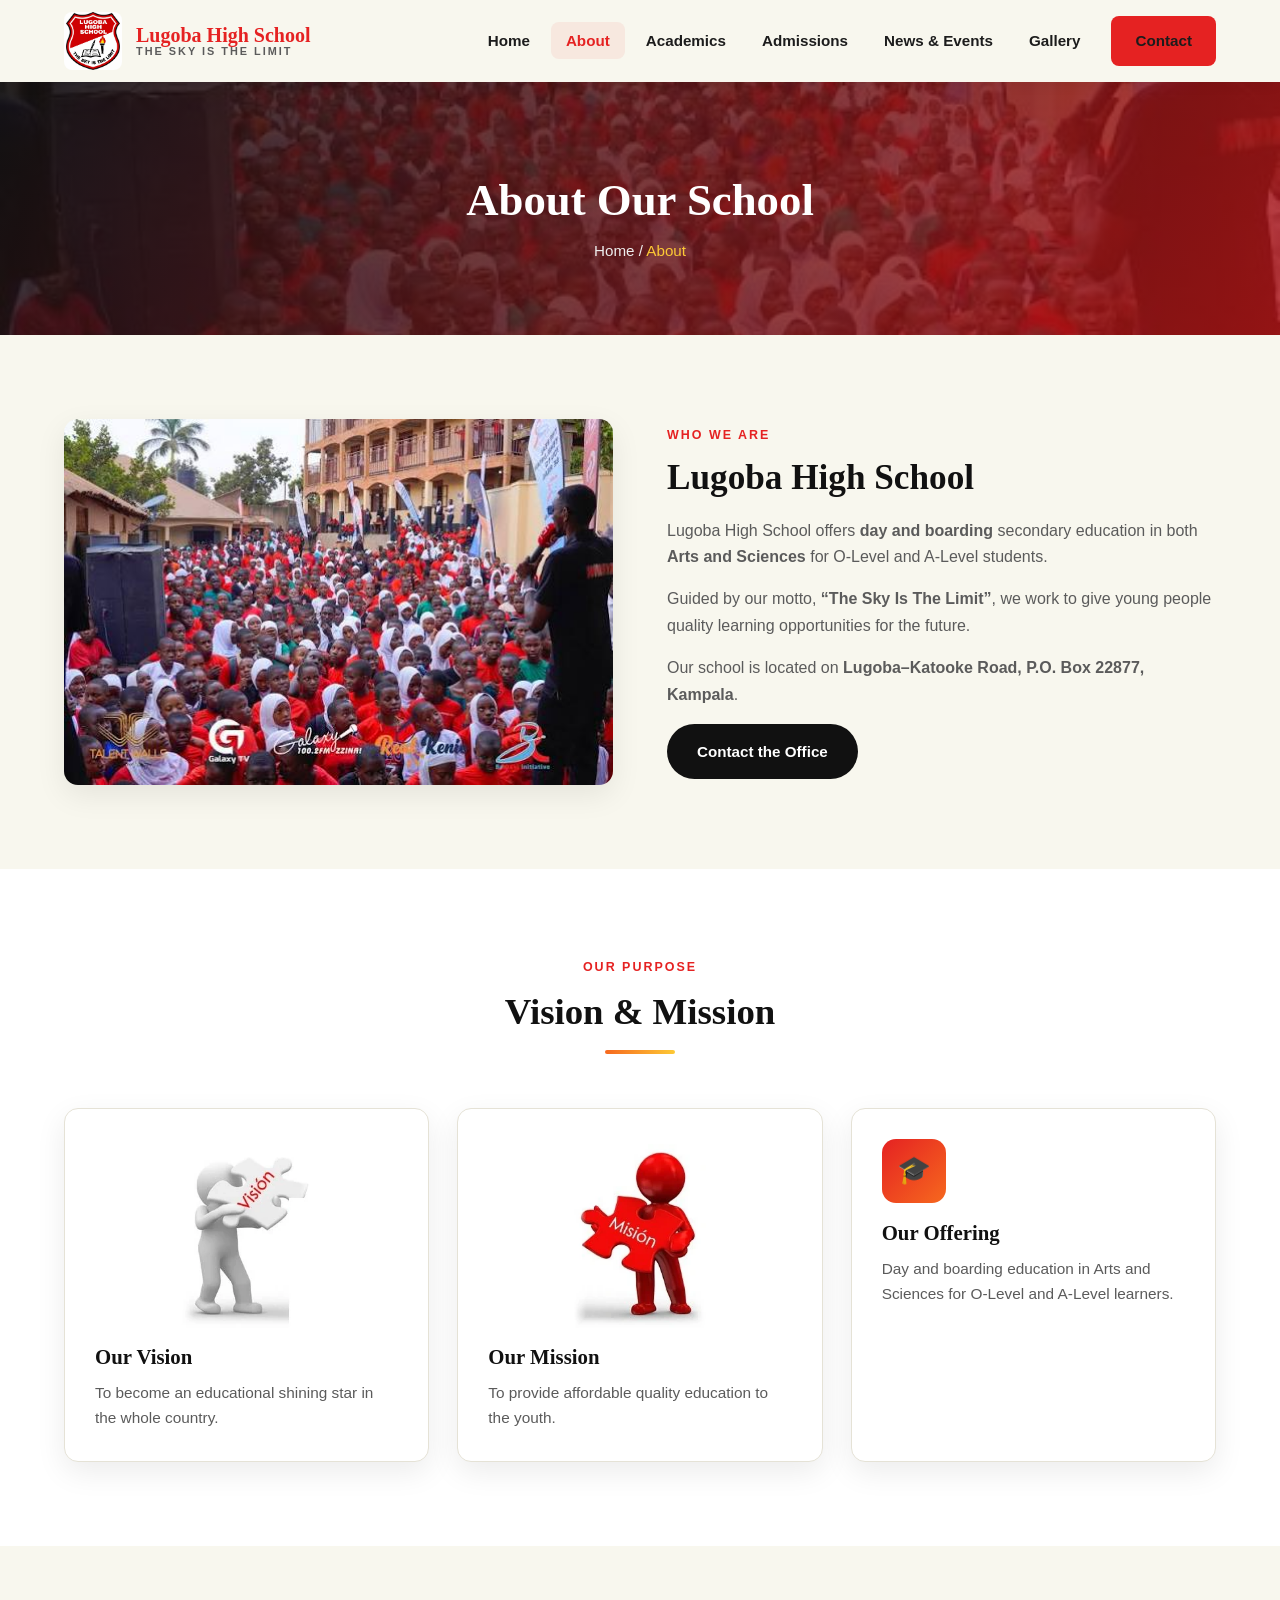
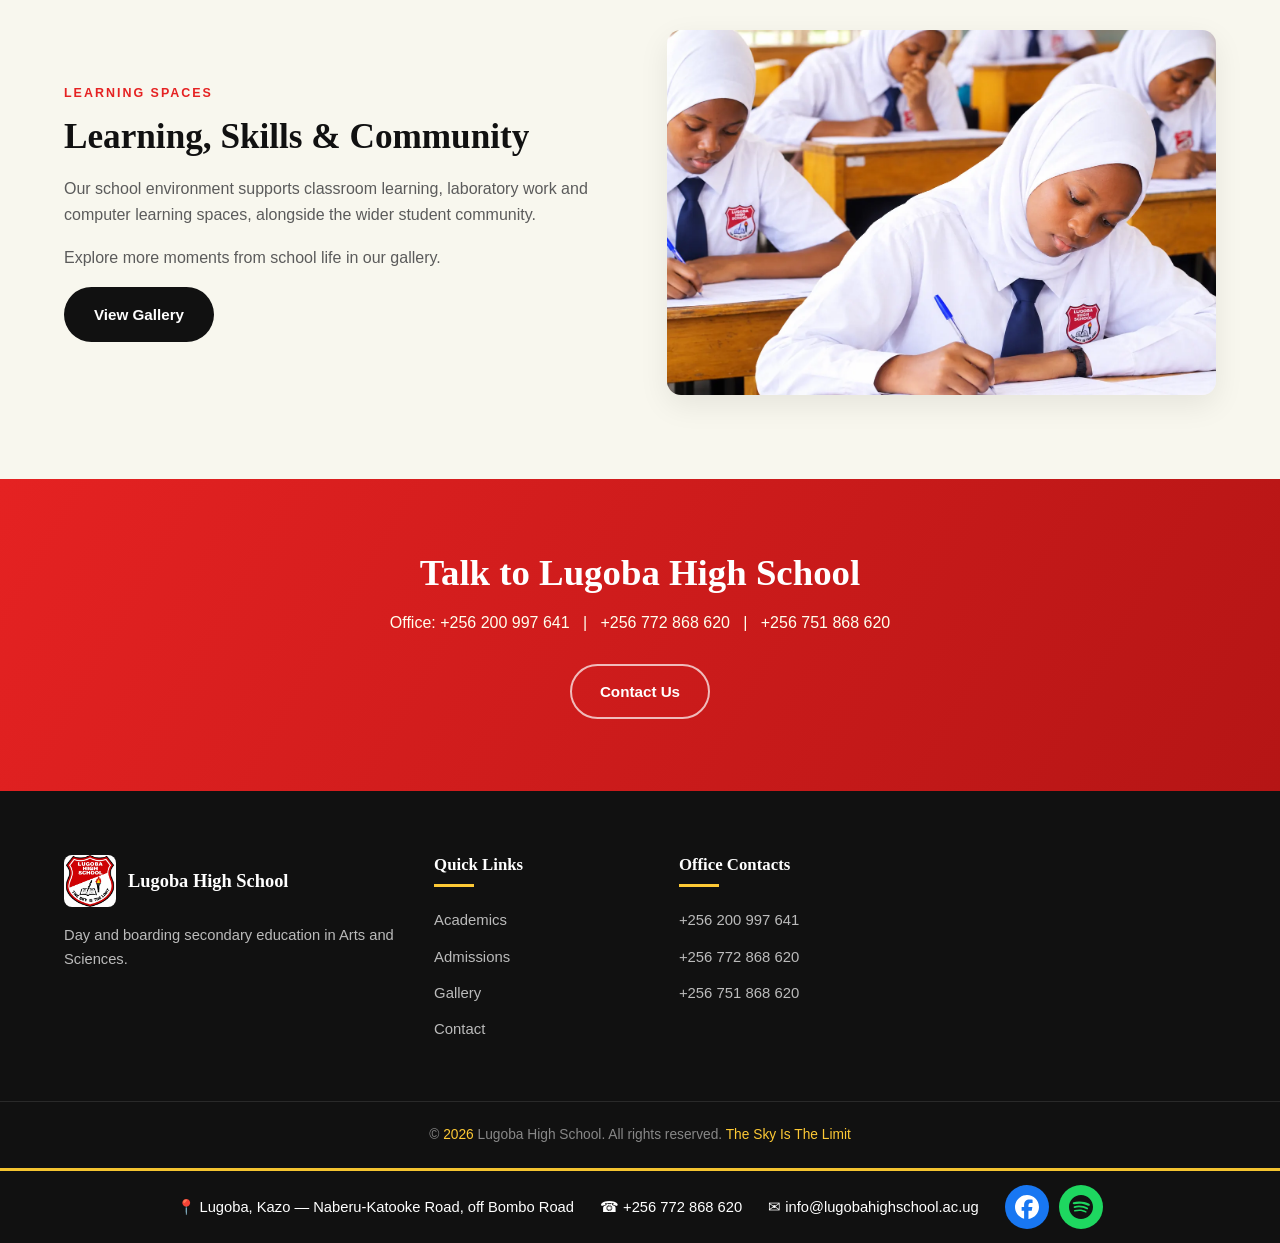
==== commit f4e330c8: "Blend purpose figures into website" ====
--- a/about.html
+++ b/about.html
@@ -1 +1 @@
-<!doctype html><html lang="en"><head><meta charset="utf-8"><meta name="viewport" content="width=device-width,initial-scale=1"><title>About Lugoba High School</title><meta name="description" content="About Lugoba High School: day and boarding education in Arts and Sciences for O-Level and A-Level learners."><link rel="icon" href="img/badge.webp" type="image/png"><link rel="stylesheet" href="css/styles.css"><style>.purpose-row{display:flex;align-items:center;gap:1rem;margin:0 0 .7rem}.purpose-row img{width:90px;height:115px;object-fit:contain;flex:none}.purpose-row p{margin:0}.purpose-figure{display:block;width:150px;height:190px;object-fit:contain;margin:0 auto 1rem}@media(max-width:480px){.purpose-row img{width:75px;height:105px}}</style></head><body><header class="header"><nav class="nav"><a class="brand" href="index.html"><img src="img/badge.webp" alt="Lugoba High School badge"><span class="bt">Lugoba High School<span class="bs">The Sky Is The Limit</span></span></a><ul class="menu" id="menu"><li><a href="index.html">Home</a></li><li><a class="active" href="about.html">About</a></li><li><a href="academics.html">Academics</a></li><li><a href="admissions.html">Admissions</a></li><li><a href="news.html">News &amp; Events</a></li><li><a href="gallery.html">Gallery</a></li><li><a class="btn btn-primary" href="contact.html">Contact</a></li></ul><button class="burger" id="burger" aria-label="Menu"><span></span><span></span><span></span></button></nav></header><section class="banner"><div class="container"><h1>About Our School</h1><div class="crumbs"><a href="index.html">Home</a> / <span>About</span></div></div></section><section class="sec"><div class="container two-col reveal"><img src="img/image%202.jpg" alt="Students at Lugoba High School"><div><span class="kicker">Who we are</span><h2>Lugoba High School</h2><p>Lugoba High School offers <strong>day and boarding</strong> secondary education in both <strong>Arts and Sciences</strong> for O-Level and A-Level students.</p><p>Guided by our motto, <strong>“The Sky Is The Limit”</strong>, we work to give young people quality learning opportunities for the future.</p><p>Our school is located on <strong>Lugoba–Katooke Road, P.O. Box 22877, Kampala</strong>.</p><a class="btn btn-dark" href="contact.html">Contact the Office</a></div></div></section><section class="sec why"><div class="container"><div class="sec-head reveal"><span class="kicker">Our purpose</span><h2>Vision &amp; Mission</h2><div class="divider"></div></div><div class="grid-3"><div class="card reveal"><div class="card-body"><img class="purpose-figure" src="img/vision-figure.svg" alt="" loading="lazy"><h3>Our Vision</h3><p>To become an educational shining star in the whole country.</p></div></div><div class="card reveal"><div class="card-body"><img class="purpose-figure" src="img/mission-figure.svg" alt="" loading="lazy"><h3>Our Mission</h3><p>To provide affordable quality education to the youth.</p></div></div><div class="card reveal"><div class="card-body"><div class="ico">&#127891;</div><h3>Our Offering</h3><p>Day and boarding education in Arts and Sciences for O-Level and A-Level learners.</p></div></div></div></div></section><section class="sec"><div class="container two-col reveal"><div><span class="kicker">Learning spaces</span><h2>Learning, Skills &amp; Community</h2><p>Our school environment supports classroom learning, laboratory work and computer learning spaces, alongside the wider student community.</p><p>Explore more moments from school life in our gallery.</p><a class="btn btn-dark" href="gallery.html">View Gallery</a></div><img src="img/classroom.webp" alt="Students learning at Lugoba High School"></div></section><section class="cta"><div class="container reveal"><h2>Talk to Lugoba High School</h2><p>Office: +256 200 997 641 &nbsp; | &nbsp; +256 772 868 620 &nbsp; | &nbsp; +256 751 868 620</p><a class="btn btn-ghost" href="contact.html">Contact Us</a></div></section><footer class="footer"><div class="container"><div class="fgrid"><div><div class="fbrand"><img src="img/badge.webp" alt="Lugoba High School badge"><b>Lugoba High School</b></div><p>Day and boarding secondary education in Arts and Sciences.</p></div><div><h4>Quick Links</h4><ul><li><a href="academics.html">Academics</a></li><li><a href="admissions.html">Admissions</a></li><li><a href="gallery.html">Gallery</a></li><li><a href="contact.html">Contact</a></li></ul></div><div><h4>Office Contacts</h4><ul><li><a href="tel:+256200997641">+256 200 997 641</a></li><li><a href="tel:+256772868620">+256 772 868 620</a></li><li><a href="tel:+256751868620">+256 751 868 620</a></li></ul></div></div></div><div class="copy">&copy; <span id="year">2026</span> Lugoba High School. All rights reserved. <span>The Sky Is The Limit</span></div></footer><script src="js/main.js"></script></body></html>+<!doctype html><html lang="en"><head><meta charset="utf-8"><meta name="viewport" content="width=device-width,initial-scale=1"><title>About Lugoba High School</title><meta name="description" content="About Lugoba High School: day and boarding education in Arts and Sciences for O-Level and A-Level learners."><link rel="icon" href="img/badge.webp" type="image/png"><link rel="stylesheet" href="css/styles.css"><style>.purpose-row{display:flex;align-items:center;gap:1rem;margin:0 0 .7rem}.purpose-row img{width:90px;height:115px;object-fit:contain;flex:none}.purpose-row p{margin:0}.purpose-figure{display:block;width:150px;height:190px;object-fit:contain;margin:0 auto 1rem}@media(max-width:480px){.purpose-row img{width:75px;height:105px}}.purpose-row img,.purpose-figure{mix-blend-mode:multiply;box-shadow:none!important;border-radius:0!important}</style></head><body><header class="header"><nav class="nav"><a class="brand" href="index.html"><img src="img/badge.webp" alt="Lugoba High School badge"><span class="bt">Lugoba High School<span class="bs">The Sky Is The Limit</span></span></a><ul class="menu" id="menu"><li><a href="index.html">Home</a></li><li><a class="active" href="about.html">About</a></li><li><a href="academics.html">Academics</a></li><li><a href="admissions.html">Admissions</a></li><li><a href="news.html">News &amp; Events</a></li><li><a href="gallery.html">Gallery</a></li><li><a class="btn btn-primary" href="contact.html">Contact</a></li></ul><button class="burger" id="burger" aria-label="Menu"><span></span><span></span><span></span></button></nav></header><section class="banner"><div class="container"><h1>About Our School</h1><div class="crumbs"><a href="index.html">Home</a> / <span>About</span></div></div></section><section class="sec"><div class="container two-col reveal"><img src="img/image%202.jpg" alt="Students at Lugoba High School"><div><span class="kicker">Who we are</span><h2>Lugoba High School</h2><p>Lugoba High School offers <strong>day and boarding</strong> secondary education in both <strong>Arts and Sciences</strong> for O-Level and A-Level students.</p><p>Guided by our motto, <strong>“The Sky Is The Limit”</strong>, we work to give young people quality learning opportunities for the future.</p><p>Our school is located on <strong>Lugoba–Katooke Road, P.O. Box 22877, Kampala</strong>.</p><a class="btn btn-dark" href="contact.html">Contact the Office</a></div></div></section><section class="sec why"><div class="container"><div class="sec-head reveal"><span class="kicker">Our purpose</span><h2>Vision &amp; Mission</h2><div class="divider"></div></div><div class="grid-3"><div class="card reveal"><div class="card-body"><img class="purpose-figure" src="img/vision-figure.svg" alt="" loading="lazy"><h3>Our Vision</h3><p>To become an educational shining star in the whole country.</p></div></div><div class="card reveal"><div class="card-body"><img class="purpose-figure" src="img/mission-figure.svg" alt="" loading="lazy"><h3>Our Mission</h3><p>To provide affordable quality education to the youth.</p></div></div><div class="card reveal"><div class="card-body"><div class="ico">&#127891;</div><h3>Our Offering</h3><p>Day and boarding education in Arts and Sciences for O-Level and A-Level learners.</p></div></div></div></div></section><section class="sec"><div class="container two-col reveal"><div><span class="kicker">Learning spaces</span><h2>Learning, Skills &amp; Community</h2><p>Our school environment supports classroom learning, laboratory work and computer learning spaces, alongside the wider student community.</p><p>Explore more moments from school life in our gallery.</p><a class="btn btn-dark" href="gallery.html">View Gallery</a></div><img src="img/classroom.webp" alt="Students learning at Lugoba High School"></div></section><section class="cta"><div class="container reveal"><h2>Talk to Lugoba High School</h2><p>Office: +256 200 997 641 &nbsp; | &nbsp; +256 772 868 620 &nbsp; | &nbsp; +256 751 868 620</p><a class="btn btn-ghost" href="contact.html">Contact Us</a></div></section><footer class="footer"><div class="container"><div class="fgrid"><div><div class="fbrand"><img src="img/badge.webp" alt="Lugoba High School badge"><b>Lugoba High School</b></div><p>Day and boarding secondary education in Arts and Sciences.</p></div><div><h4>Quick Links</h4><ul><li><a href="academics.html">Academics</a></li><li><a href="admissions.html">Admissions</a></li><li><a href="gallery.html">Gallery</a></li><li><a href="contact.html">Contact</a></li></ul></div><div><h4>Office Contacts</h4><ul><li><a href="tel:+256200997641">+256 200 997 641</a></li><li><a href="tel:+256772868620">+256 772 868 620</a></li><li><a href="tel:+256751868620">+256 751 868 620</a></li></ul></div></div></div><div class="copy">&copy; <span id="year">2026</span> Lugoba High School. All rights reserved. <span>The Sky Is The Limit</span></div></footer><script src="js/main.js"></script></body></html>
